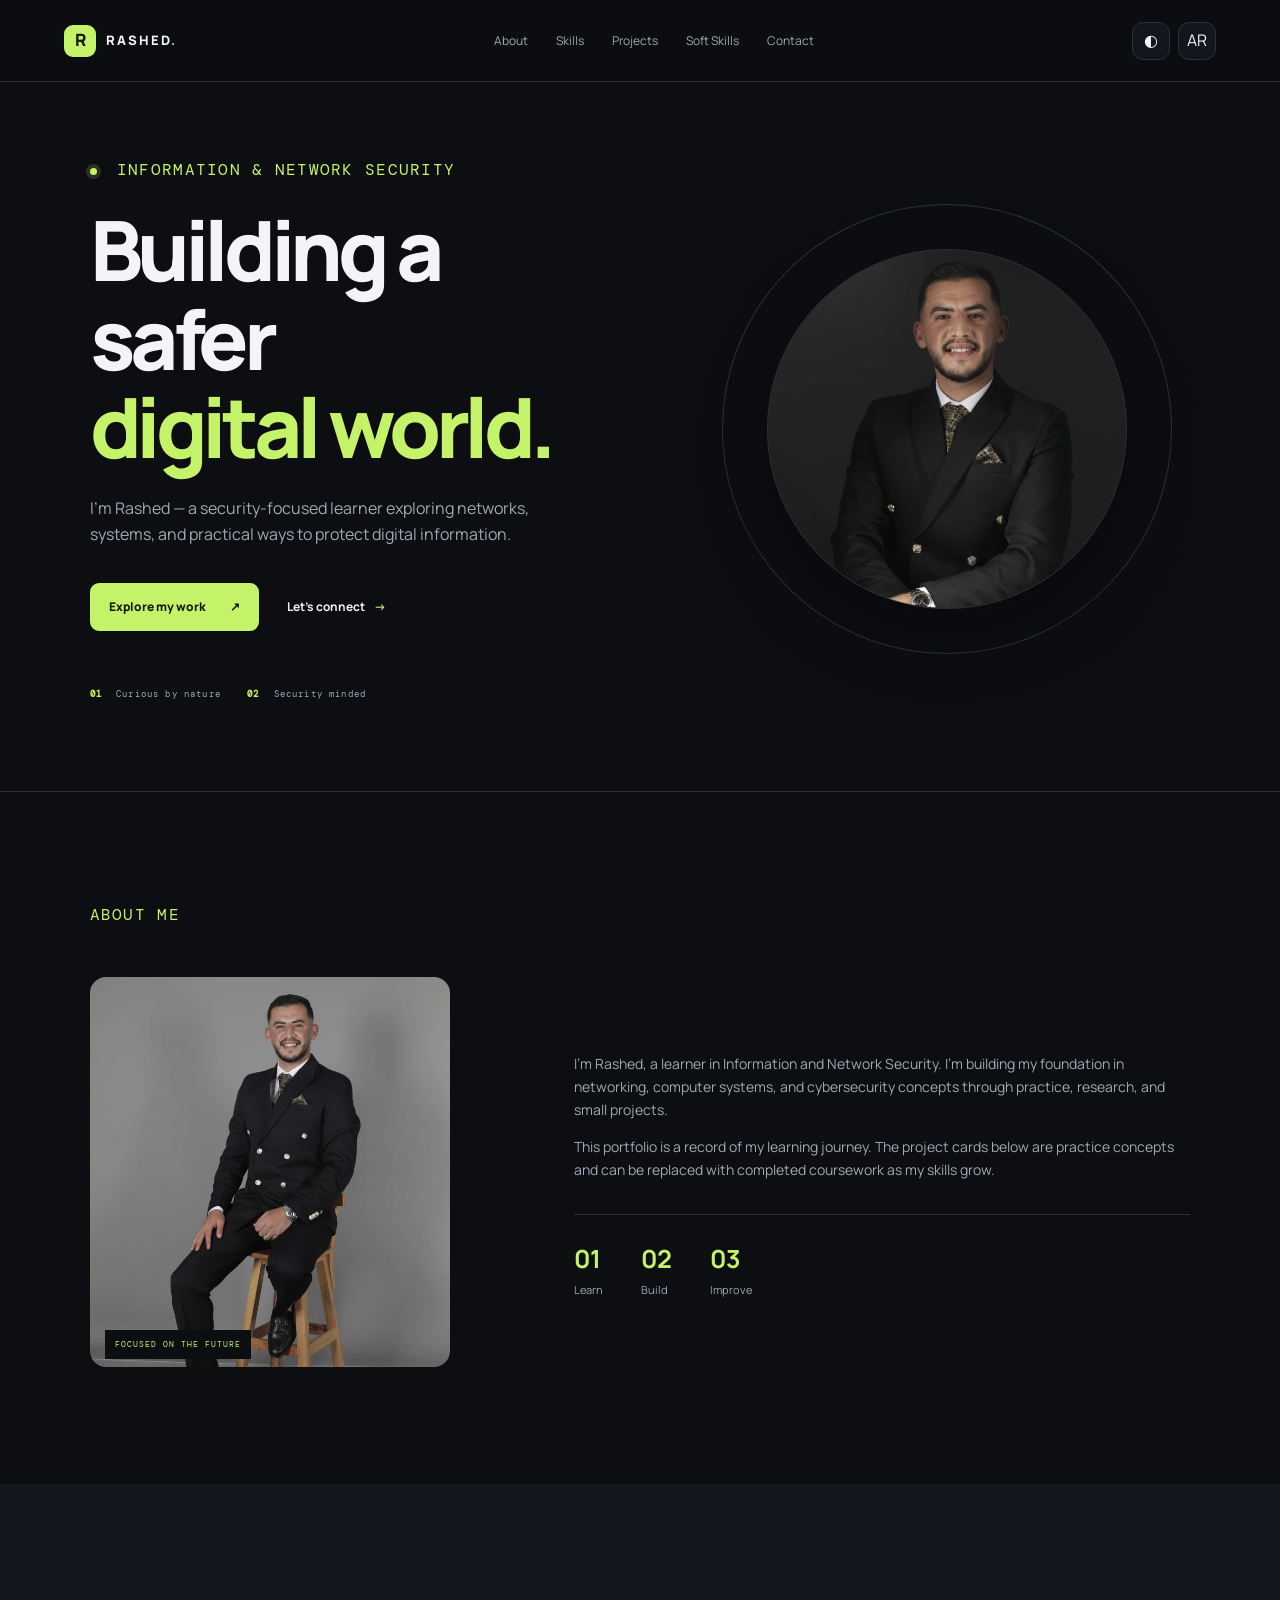
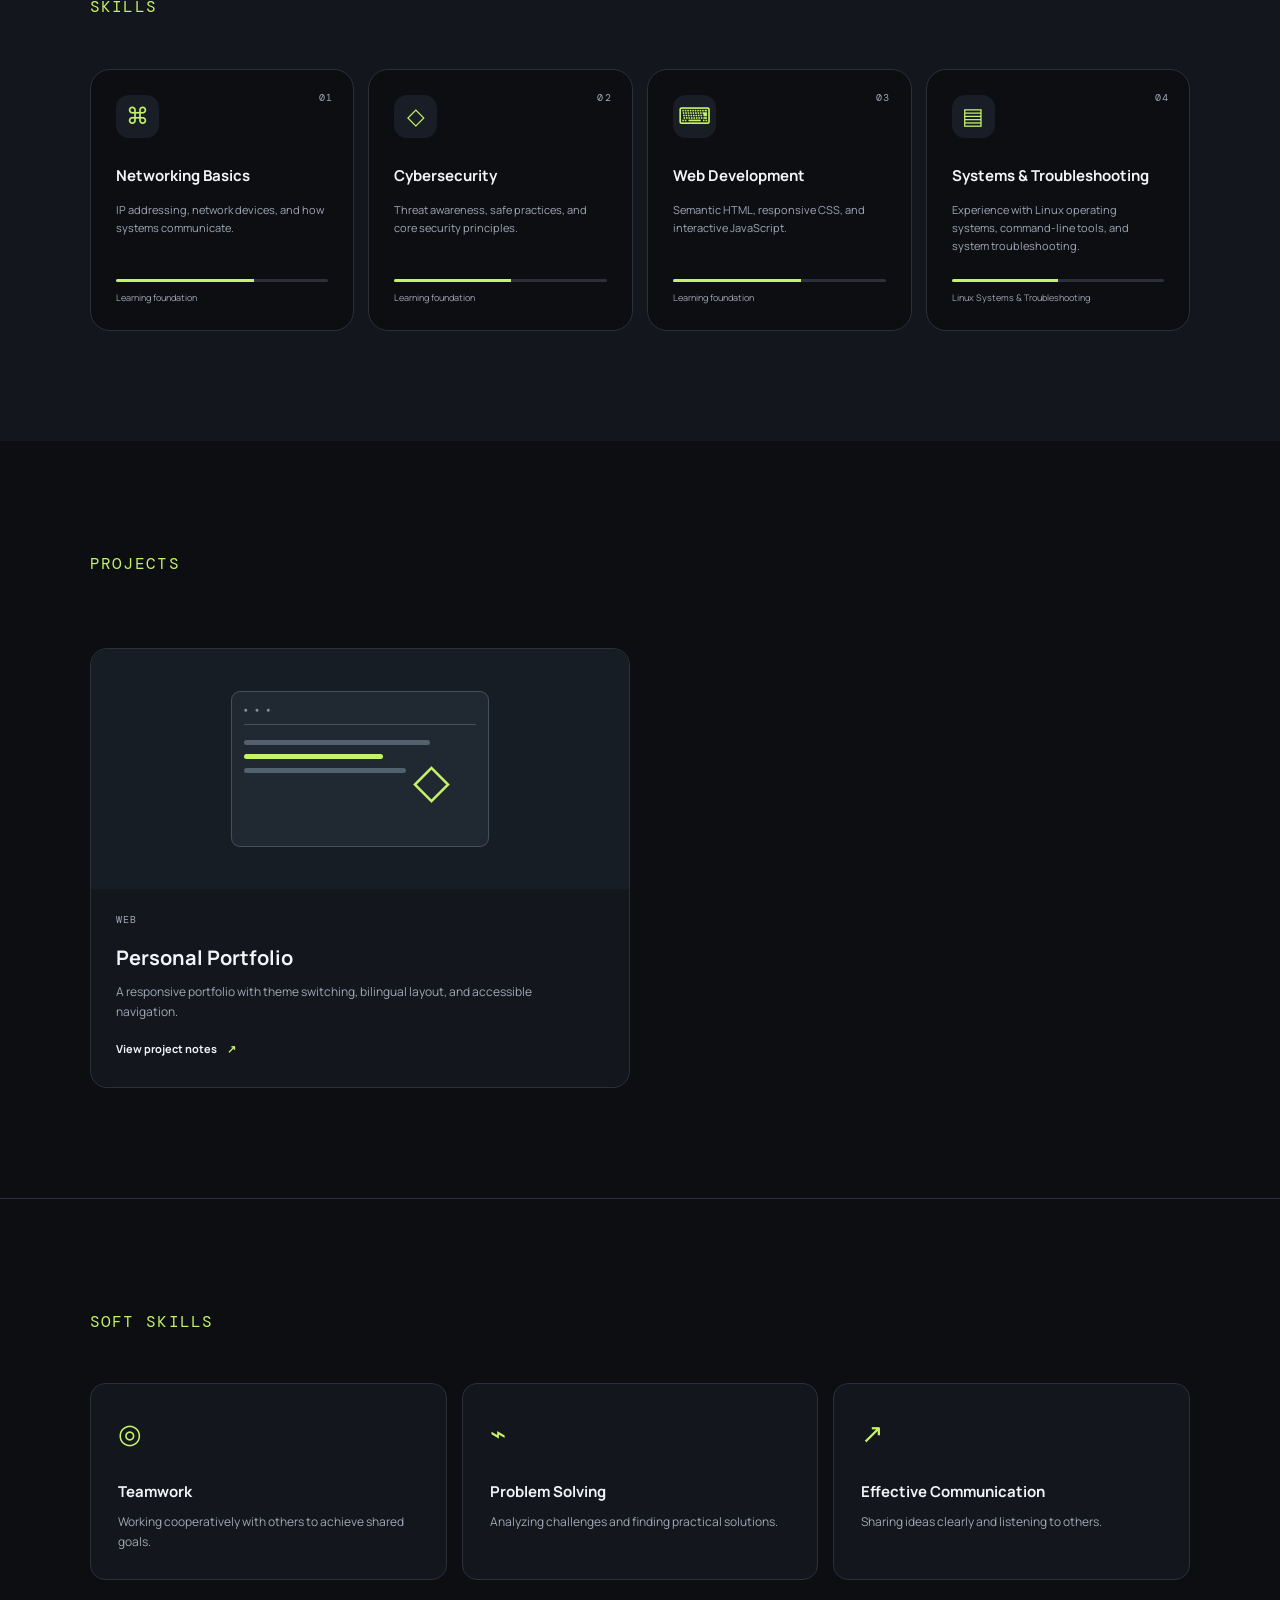
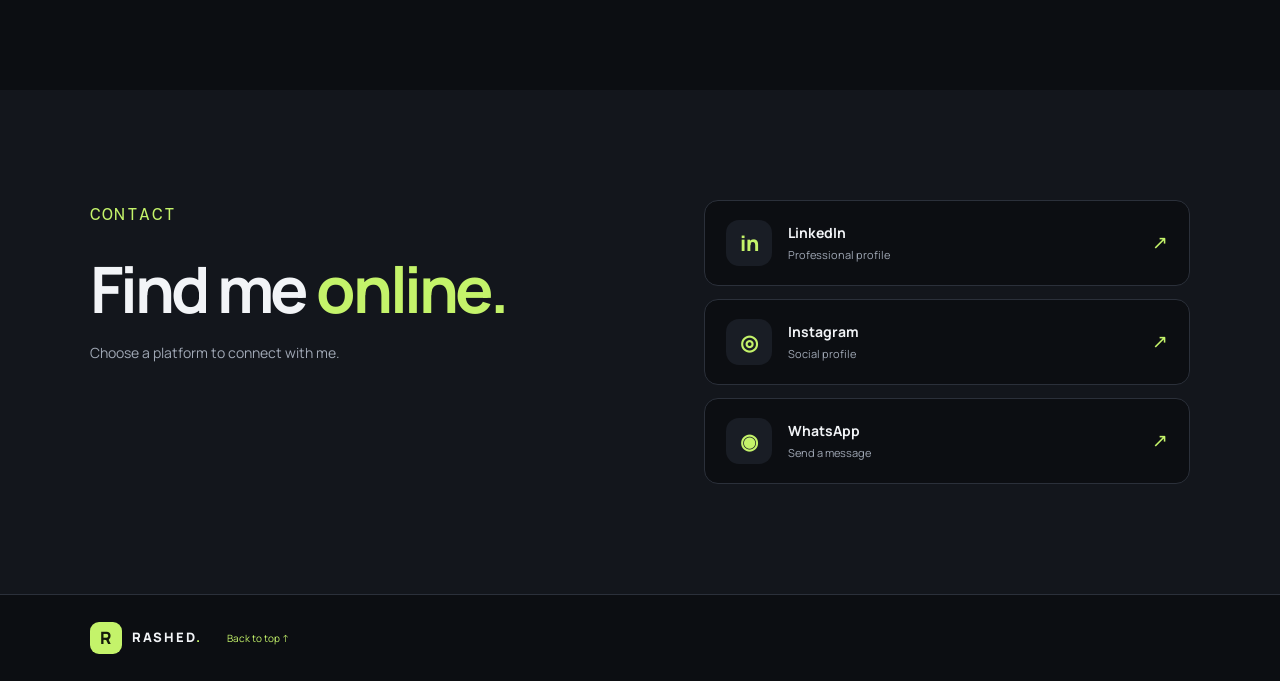
==== ex00/index.html @ 689ca6ed "Add files via upload" ====
<!doctype html>
<html lang="en" dir="ltr">
<head>
  <meta charset="utf-8">
  <meta name="viewport" content="width=device-width, initial-scale=1">
  <meta name="description" content="Rashed's personal portfolio in information and network security.">
  <title>Rashed | Security Portfolio</title>
  <link rel="stylesheet" href="style.css">
  <script src="script.js" defer></script>
</head>
<body>
  <a class="skip-link" href="#main">Skip to content</a>
  <header class="site-header">
    <a class="brand" href="#home" aria-label="Rashed home"><span class="brand-mark">R</span><span>RASHED<span class="brand-dot">.</span></span></a>
    <button class="menu-toggle" id="menuToggle" aria-label="Open navigation" aria-expanded="false">☰</button>
    <nav class="nav" id="nav" aria-label="Main navigation">
      <a href="#about">About</a><a href="#skills">Skills</a><a href="#projects">Projects</a><a href="#hobbies">Soft Skills</a><a href="#contact">Contact</a>
    </nav>
    <div class="header-actions">
      <button class="icon-button" id="themeToggle" type="button" aria-label="Switch color theme" title="Switch theme">◐</button>
      <button class="icon-button" id="languageToggle" type="button" aria-label="Switch language">AR</button>
    </div>
  </header>

  <main id="main">
    <section class="hero section" id="home">
      <div class="hero-copy">
        <p class="eyebrow"><span class="status-dot"></span> INFORMATION &amp; NETWORK SECURITY</p>
        <h1>Building a safer<br><span>digital world.</span></h1>
        <p class="hero-intro">I'm Rashed — a security-focused learner exploring networks, systems, and practical ways to protect digital information.</p>
        <div class="hero-actions"><a class="button primary" href="#projects">Explore my work <span>↗</span></a><a class="text-link" href="#contact">Let's connect <span>→</span></a></div>
        <div class="hero-meta"><span><strong>01</strong> Curious by nature</span><span><strong>02</strong> Security minded</span></div>
      </div>
      <div class="hero-visual">
        <div class="image-frame"><img src="assets/profile-close.jpg" alt="Portrait of Rashed" class="hero-photo"></div>
        <div class="orbit orbit-one"></div><div class="orbit orbit-two"></div>
      </div>
    </section>

    <section class="section about-section" id="about">
      <div class="section-heading"><p class="eyebrow">ABOUT ME</p><h2>About Me</h2></div>
      <div class="about-grid">
        <div class="about-photo-wrap"><img src="assets/profile-full.jpg" alt="Rashed sitting on a chair" class="about-photo"><span class="photo-caption">FOCUSED ON THE FUTURE</span></div>
        <div class="about-copy"><p>I'm Rashed, a learner in Information and Network Security. I'm building my foundation in networking, computer systems, and cybersecurity concepts through practice, research, and small projects.</p><p>This portfolio is a record of my learning journey. The project cards below are practice concepts and can be replaced with completed coursework as my skills grow.</p>
          <div class="fact-row"><div><strong>01</strong><span>Learn</span></div><div><strong>02</strong><span>Build</span></div><div><strong>03</strong><span>Improve</span></div></div>
        </div>
      </div>
    </section>

    <section class="section skills-section" id="skills">
      <div class="section-heading"><p class="eyebrow">SKILLS</p><h2>Skills</h2></div>
      <div class="skills-grid">
        <article class="skill-card"><span class="skill-number">01</span><div class="skill-icon">⌘</div><h3>Networking Basics</h3><p>IP addressing, network devices, and how systems communicate.</p><div class="skill-track"><span style="width:65%"></span></div><small>Learning foundation</small></article>
        <article class="skill-card"><span class="skill-number">02</span><div class="skill-icon">◇</div><h3>Cybersecurity</h3><p>Threat awareness, safe practices, and core security principles.</p><div class="skill-track"><span style="width:55%"></span></div><small>Learning foundation</small></article>
        <article class="skill-card"><span class="skill-number">03</span><div class="skill-icon">⌨</div><h3>Web Development</h3><p>Semantic HTML, responsive CSS, and interactive JavaScript.</p><div class="skill-track"><span style="width:60%"></span></div><small>Learning foundation</small></article>
        <article class="skill-card"><span class="skill-number">04</span><div class="skill-icon">▤</div><h3>Systems &amp; Troubleshooting</h3><p>Experience with Linux operating systems, command-line tools, and system troubleshooting.</p><div class="skill-track"><span style="width:50%"></span></div><small>Linux Systems &amp; Troubleshooting</small></article>
      </div>
    </section>

    <section class="section projects-section" id="projects">
      <div class="section-heading heading-row"><div><p class="eyebrow">PROJECTS</p></div></div>
      <div class="projects-grid">
        <article class="project-card"><div class="project-art art-00"><div class="mini-window"><div class="window-dots">● ● ●</div><div class="art-lines"><i></i><i></i><i></i></div><div class="art-shield">◇</div></div></div><div class="project-info"><div class="project-kicker"><span>WEB</span></div><h3>Personal Portfolio</h3><p>A responsive portfolio with theme switching, bilingual layout, and accessible navigation.</p><button class="details-button" data-project="00">View project notes <span>↗</span></button></div></article>

      </div>
    </section>

    <section class="section hobbies-section" id="hobbies">
      <div class="section-heading"><p class="eyebrow">SOFT SKILLS</p><h2>Soft Skills</h2></div>
      <div class="hobbies-grid"><article><span>◎</span><h3>Teamwork</h3><p>Working cooperatively with others to achieve shared goals.</p></article><article><span>⌁</span><h3>Problem Solving</h3><p>Analyzing challenges and finding practical solutions.</p></article><article><span>↗</span><h3>Effective Communication</h3><p>Sharing ideas clearly and listening to others.</p></article></div>
    </section>

    <section class="section contact-section" id="contact">
      <div class="contact-copy"><p class="eyebrow">CONTACT</p><h2>Find me <span>online.</span></h2><p>Choose a platform to connect with me.</p></div>
      <div class="social-links" aria-label="Contact links">
        <a class="social-link" href="https://www.linkedin.com/" target="_blank" rel="noopener noreferrer"><span class="social-icon">in</span><span><strong>LinkedIn</strong><small>Professional profile</small></span><span class="social-arrow">↗</span></a>
        <a class="social-link" href="https://www.instagram.com/" target="_blank" rel="noopener noreferrer"><span class="social-icon">◎</span><span><strong>Instagram</strong><small>Social profile</small></span><span class="social-arrow">↗</span></a>
        <a class="social-link" href="https://web.whatsapp.com/" target="_blank" rel="noopener noreferrer"><span class="social-icon">◉</span><span><strong>WhatsApp</strong><small>Send a message</small></span><span class="social-arrow">↗</span></a>
      </div>
    </section>
  </main>
  <footer class="site-footer"><a class="brand" href="#home"><span class="brand-mark">R</span><span>RASHED<span class="brand-dot">.</span></span></a><a href="#home" class="back-top">Back to top ↑</a></footer>

  <dialog id="projectDialog" class="project-dialog"><button class="dialog-close" id="dialogClose" aria-label="Close project notes">×</button><p class="eyebrow" id="dialogKicker">PROJECT NOTES</p><h2 id="dialogTitle">Project</h2><p id="dialogText"></p><div class="dialog-callout">Learning concept · Update this card with your actual project details when ready.</div></dialog>
</body>
</html>
---- ex00/style.css ----
@import url('https://fonts.googleapis.com/css2?family=DM+Mono:wght@400;500&family=Manrope:wght@400;500;600;700;800&display=swap');
:root{color-scheme:dark;--bg:#0c0e12;--surface:#13161c;--surface2:#191d25;--text:#f2f4f7;--muted:#a0a8b5;--line:#2b303a;--accent:#c4f36a;--accent-ink:#141a0b;--shadow:0 24px 70px #0005;--radius:20px}
body.light-theme{color-scheme:light;--bg:#f5f6f2;--surface:#fff;--surface2:#e9ece5;--text:#171b17;--muted:#60685e;--line:#d8ddd2;--accent:#47751a;--accent-ink:#fff;--shadow:0 24px 70px #202b1614}
*{box-sizing:border-box}html{scroll-behavior:smooth;scroll-padding-top:90px}body{margin:0;background:var(--bg);color:var(--text);font-family:Manrope,Arial,sans-serif;line-height:1.65;transition:background .35s,color .35s}a{color:inherit;text-decoration:none}button,input,textarea{font:inherit}button{cursor:pointer}.skip-link{position:absolute;left:-999px;top:8px;background:var(--accent);color:var(--accent-ink);padding:10px;z-index:100}.skip-link:focus{left:8px}.site-header{height:82px;display:flex;align-items:center;justify-content:space-between;gap:24px;padding:0 max(5vw,24px);border-bottom:1px solid var(--line);position:sticky;top:0;z-index:20;background:color-mix(in srgb,var(--bg) 88%,transparent);backdrop-filter:blur(18px)}.brand{display:inline-flex;align-items:center;gap:10px;font-size:13px;font-weight:800;letter-spacing:.15em}.brand-mark{display:grid;place-items:center;width:32px;height:32px;background:var(--accent);color:var(--accent-ink);border-radius:9px;font-size:17px;letter-spacing:0}.brand-dot{color:var(--accent)}.nav{display:flex;gap:28px}.nav a{font-size:12px;color:var(--muted);transition:color .2s}.nav a:hover,.nav a.active{color:var(--accent)}.header-actions{display:flex;gap:8px}.icon-button,.menu-toggle{height:38px;min-width:38px;border:1px solid var(--line);border-radius:11px;background:var(--surface);color:var(--text)}.icon-button:hover{border-color:var(--accent)}.menu-toggle{display:none}.section{padding:110px max(7vw,24px);max-width:1600px;margin:auto}.hero{min-height:680px;display:grid;grid-template-columns:1.05fr .95fr;align-items:center;gap:6vw;padding-top:75px;padding-bottom:90px}.eyebrow,.project-kicker,.art-label,.photo-caption,.hero-meta,.skill-number,.project-kicker span{font-family:"DM Mono",monospace;font-size:10px;letter-spacing:.13em}.eyebrow{color:var(--accent);margin:0 0 22px}.status-dot{display:inline-block;width:7px;height:7px;border-radius:50%;background:var(--accent);margin-right:9px;box-shadow:0 0 0 4px color-mix(in srgb,var(--accent) 16%,transparent)}h1,h2,h3,p{margin-top:0}h1{font-size:clamp(45px,6.5vw,88px);line-height:1.06;letter-spacing:-.065em;margin-bottom:25px;font-weight:800}h1 span,h2 span{color:var(--accent)}.hero-intro{max-width:500px;color:var(--muted);font-size:16px}.hero-actions{display:flex;align-items:center;gap:28px;margin-top:35px}.button{display:inline-flex;align-items:center;justify-content:center;gap:24px;border:0;border-radius:9px;padding:14px 19px;font-size:12px;font-weight:800;transition:transform .2s,filter .2s}.button:hover{transform:translateY(-2px);filter:brightness(1.08)}.primary{background:var(--accent);color:var(--accent-ink)}.text-link{font-size:12px;font-weight:700}.text-link span{color:var(--accent);margin-left:7px}.hero-meta{display:flex;gap:26px;margin-top:56px;color:var(--muted);font-size:9px}.hero-meta strong{color:var(--accent);margin-right:8px}.hero-visual{position:relative;min-height:480px;display:grid;place-items:center}.image-frame{width:min(74%,390px);aspect-ratio:1/1;height:auto;position:relative;z-index:2;border-radius:50%;overflow:hidden;background:var(--surface2);border:1px solid var(--line);box-shadow:var(--shadow)}.hero-photo{width:100%;height:100%;object-fit:cover;object-position:center 20%;filter:saturate(.82)}.orbit{position:absolute;border:1px solid var(--line);border-radius:50%;aspect-ratio:1}.orbit-one{width:450px;max-width:100%;transform:rotate(-25deg)}.orbit-two{width:360px;max-width:88%;border-style:dashed;transform:rotate(35deg)}.section-heading{max-width:750px;margin-bottom:48px}.section-heading h2,.contact-copy h2{font-size:clamp(32px,4vw,52px);line-height:1.15;letter-spacing:-.05em;margin-bottom:16px}.section-description{max-width:440px;color:var(--muted);font-size:13px}.about-section{border-top:1px solid var(--line)}.about-grid{display:grid;grid-template-columns:.75fr 1.25fr;gap:9vw;align-items:center}.about-photo-wrap{position:relative;max-width:360px}.about-photo{width:100%;height:390px;object-fit:cover;object-position:center 18%;border-radius:16px;filter:saturate(.78)}.photo-caption{position:absolute;bottom:15px;left:15px;background:var(--bg);padding:8px 10px;color:var(--accent);font-size:8px}.about-copy p{color:var(--muted);font-size:14px}.about-copy .lead{font-size:22px;line-height:1.5;color:var(--text);font-weight:600}.fact-row{display:flex;gap:38px;margin-top:32px;padding-top:23px;border-top:1px solid var(--line)}.fact-row div{display:grid;gap:2px}.fact-row strong{font-size:25px;color:var(--accent)}.fact-row span{font-size:11px;color:var(--muted)}.skills-section{background:var(--surface);max-width:none}.skills-section>*{max-width:1300px;margin-left:auto;margin-right:auto}.skills-grid{display:grid;grid-template-columns:repeat(4,1fr);gap:14px}.skill-card{position:relative;padding:25px;background:var(--bg);border:1px solid var(--line);border-radius:var(--radius);min-height:260px;transition:transform .25s,border-color .25s}.skill-card:hover{transform:translateY(-5px);border-color:var(--accent)}.skill-number{position:absolute;right:20px;top:20px;color:var(--muted)}.skill-icon{display:grid;place-items:center;width:43px;height:43px;border-radius:13px;background:var(--surface2);color:var(--accent);font-size:23px;margin-bottom:27px}.skill-card h3{font-size:15px;line-height:1.4}.skill-card p{color:var(--muted);font-size:11px;min-height:58px}.skill-track{height:3px;background:var(--line);border-radius:10px;overflow:hidden;margin-top:20px}.skill-track span{height:100%;display:block;background:var(--accent)}.skill-card small{display:block;margin-top:9px;color:var(--muted);font-size:9px}.heading-row{display:flex;align-items:end;justify-content:space-between;gap:30px;max-width:none}.heading-row .section-description{max-width:360px}.projects-grid{display:grid;grid-template-columns:repeat(2,1fr);gap:20px}.project-card{background:var(--surface);border:1px solid var(--line);border-radius:17px;overflow:hidden;transition:transform .25s,border-color .25s}.project-card:hover{transform:translateY(-4px);border-color:color-mix(in srgb,var(--accent) 60%,var(--line))}.project-art{height:240px;position:relative;display:grid;place-items:center;overflow:hidden;background:#171d24}.art-label{position:absolute;top:17px;left:18px;color:#c4f36a}.mini-window{width:48%;height:65%;border:1px solid #45505d;border-radius:9px;background:#202832;padding:12px;position:relative}.window-dots{font-size:7px;letter-spacing:3px;color:#82919e;border-bottom:1px solid #45505d;padding-bottom:9px}.art-lines{display:grid;gap:9px;margin-top:15px}.art-lines i,.lang-bars i{height:5px;border-radius:5px;background:#52616e;width:80%}.art-lines i:nth-child(2){width:60%;background:#c4f36a}.art-lines i:nth-child(3){width:70%}.art-shield{position:absolute;right:15%;bottom:18%;font-size:48px;color:#c4f36a}.art-01{background:radial-gradient(circle at 50% 45%,#3b4651,#11151b 70%)}.avatar-demo{height:175px;width:130px;border:1px solid #56616d;border-radius:70px 70px 16px 16px;overflow:hidden;position:relative}.avatar-demo img{width:100%;height:100%;object-fit:cover;object-position:50% 20%}.avatar-demo span{position:absolute;bottom:0;left:0;right:0;text-align:center;padding:6px;background:#10151bdc;color:#c4f36a;font:8px "DM Mono",monospace}.orbit-label{position:absolute;right:18px;bottom:18px;color:#a0b0bd;font:9px "DM Mono",monospace;letter-spacing:.1em}.art-02{background:#171a26}.lang-demo{display:flex;align-items:center;gap:23px}.lang-demo b{font-size:35px;width:64px;height:64px;display:grid;place-items:center;border:1px solid #65705d;border-radius:17px;color:#c4f36a;background:#252d2b}.lang-demo span{color:#a9b7a1}.lang-bars{position:absolute;bottom:30px;left:24%;right:24%;display:grid;gap:8px}.lang-bars i{width:100%;height:4px}.lang-bars i:nth-child(2){width:75%}.lang-bars i:nth-child(3){width:90%}.art-03{background:radial-gradient(ellipse at center,#1b2a2e,#11161a 70%)}.network-graphic{width:230px;height:150px;position:relative}.network-graphic span{position:absolute;width:27px;height:27px;border:1px solid #c4f36a;border-radius:50%;background:#26352a;box-shadow:0 0 20px #c4f36a25}.network-graphic span:nth-child(1){top:4px;left:100px}.network-graphic span:nth-child(2){top:60px;left:15px}.network-graphic span:nth-child(3){top:60px;right:15px}.network-graphic span:nth-child(4){bottom:0;left:100px}.network-graphic span:nth-child(5){top:60px;left:100px;background:#c4f36a}.network-graphic i{position:absolute;height:1px;background:#667d5b;transform-origin:left}.network-graphic i:nth-of-type(1){width:90px;left:115px;top:32px;transform:rotate(145deg)}.network-graphic i:nth-of-type(2){width:90px;left:115px;top:32px;transform:rotate(35deg)}.network-graphic i:nth-of-type(3){width:70px;left:115px;top:73px;transform:rotate(90deg)}.network-graphic i:nth-of-type(4){width:90px;left:115px;top:86px;transform:rotate(215deg)}.network-caption{position:absolute;bottom:16px;font:8px "DM Mono",monospace;letter-spacing:.16em;color:#a2b4a0}.project-info{padding:23px 25px 26px}.project-kicker{display:flex;justify-content:space-between;color:var(--accent);font-size:9px}.project-kicker span{color:var(--muted)}.project-info h3{font-size:20px;margin:13px 0 8px}.project-info p{font-size:12px;color:var(--muted);max-width:450px;min-height:40px}.details-button{padding:0;border:0;background:none;color:var(--text);font-size:11px;font-weight:700}.details-button span{color:var(--accent);margin-left:8px}.hobbies-section{border-top:1px solid var(--line)}.hobbies-grid{display:grid;grid-template-columns:repeat(3,1fr);gap:15px}.hobbies-grid article{padding:27px;border:1px solid var(--line);border-radius:15px;background:var(--surface)}.hobbies-grid article>span{font-size:27px;color:var(--accent)}.hobbies-grid h3{font-size:15px;margin:24px 0 8px}.hobbies-grid p{font-size:12px;color:var(--muted);margin-bottom:0}.contact-section{display:grid;grid-template-columns:1fr 1fr;gap:10vw;background:var(--surface);max-width:none}.contact-section>*{max-width:600px}.contact-copy h2{font-size:clamp(42px,5vw,66px)}.contact-copy>p:not(.eyebrow){color:var(--muted);font-size:14px;max-width:350px}.contact-note{font-size:10px;color:var(--muted);margin-top:36px}.contact-form{display:grid;gap:10px}.contact-form label{font-size:11px;color:var(--muted);margin-top:5px}.contact-form input,.contact-form textarea{width:100%;border:1px solid var(--line);border-radius:9px;background:var(--bg);color:var(--text);padding:13px 14px;outline:none;font-size:12px;resize:vertical}.contact-form input:focus,.contact-form textarea:focus{border-color:var(--accent)}.contact-form button{justify-self:start;margin-top:8px}.form-status{font-size:10px;color:var(--muted);margin:0}.site-footer{padding:27px max(7vw,24px);display:flex;align-items:center;gap:25px;flex-wrap:wrap;border-top:1px solid var(--line)}.back-top{font-size:10px;color:var(--accent)}.project-dialog{width:min(520px,calc(100% - 32px));border:1px solid var(--line);border-radius:18px;background:var(--surface);color:var(--text);padding:34px;box-shadow:var(--shadow)}.project-dialog::backdrop{background:#000a;backdrop-filter:blur(5px)}.project-dialog h2{font-size:30px;letter-spacing:-.04em}.project-dialog p:not(.eyebrow){color:var(--muted);font-size:13px}.dialog-close{position:absolute;right:15px;top:12px;border:0;background:none;color:var(--text);font-size:26px}.dialog-callout{border-left:2px solid var(--accent);padding:12px;background:var(--bg);font-size:11px;color:var(--muted)}.reveal{opacity:0;transform:translateY(18px);transition:opacity .65s,transform .65s}.reveal.visible{opacity:1;transform:translateY(0)}
@media(max-width:1000px){.section{padding:85px 5vw}.hero{gap:2vw}.image-frame{height:auto;aspect-ratio:1/1}.skills-grid{grid-template-columns:repeat(2,1fr)}.nav{gap:16px}.contact-section{gap:6vw}}
@media(max-width:720px){.site-header{height:70px;padding:0 20px}.menu-toggle{display:block;margin-left:auto}.header-actions{gap:5px}.nav{display:none;position:absolute;top:69px;left:0;right:0;padding:18px 22px 22px;background:var(--bg);border-bottom:1px solid var(--line);flex-direction:column;gap:17px}.nav.open{display:flex}.nav a{font-size:14px}.hero{grid-template-columns:1fr;padding-top:65px;gap:35px}.hero-visual{min-height:420px}.image-frame{height:auto;aspect-ratio:1/1;width:min(76%,330px)}.orbit-one{width:380px}.orbit-two{width:300px}.hero-meta{margin-top:35px}.section{padding:72px 22px}.about-grid{grid-template-columns:1fr;gap:35px}.about-photo-wrap{width:min(100%,330px)}.about-photo{height:350px}.heading-row{display:block}.heading-row .section-description{margin-top:18px}.projects-grid{grid-template-columns:1fr}.project-art{height:220px}.hobbies-grid{grid-template-columns:1fr}.hobbies-grid article{padding:22px}.contact-section{grid-template-columns:1fr;gap:35px}.site-footer{gap:16px}}
@media(max-width:420px){.brand{font-size:11px}.hero-actions{gap:16px;flex-wrap:wrap}.hero-meta{gap:13px;flex-wrap:wrap}.hero-visual{min-height:370px}.image-frame{height:auto;aspect-ratio:1/1}.skills-grid{grid-template-columns:1fr}.skill-card{min-height:220px}.skill-card p{min-height:0}.project-info{padding:20px}.site-footer .brand{margin-right:auto}}
@media(prefers-reduced-motion:reduce){*,*::before,*::after{scroll-behavior:auto!important;transition:none!important;animation:none!important}}

/* Direct social contact links */
.social-links{display:grid;gap:13px;align-content:center;width:100%;max-width:560px}.social-link{display:flex;align-items:center;gap:16px;padding:19px 21px;border:1px solid var(--line);border-radius:14px;background:var(--bg);transition:transform .25s,border-color .25s}.social-link:hover{transform:translateY(-3px);border-color:var(--accent)}.social-icon{display:grid;place-items:center;width:46px;height:46px;flex-shrink:0;border-radius:13px;background:var(--surface2);color:var(--accent);font-size:21px;font-weight:800}.social-link>span:nth-child(2){display:grid;gap:2px}.social-link strong{font-size:14px}.social-link small{font-size:11px;color:var(--muted)}.social-arrow{margin-left:auto;color:var(--accent);font-size:19px}

/* Requested heading size adjustments */
.hero .eyebrow{font-size:13px}
.section-heading .eyebrow{font-size:13px}
.section-heading h2{font-size:clamp(38px,4.4vw,58px)}
#contact .contact-copy .eyebrow{font-size:15px}

/* Final heading refinements: emphasize the green accent labels and avoid duplicate white headings. */
.hero .eyebrow{font-size:16px;letter-spacing:.08em}
.section-heading .eyebrow{font-size:16px;letter-spacing:.08em}
#contact .contact-copy .eyebrow{font-size:18px;letter-spacing:.08em}
.section-heading h2{display:none}
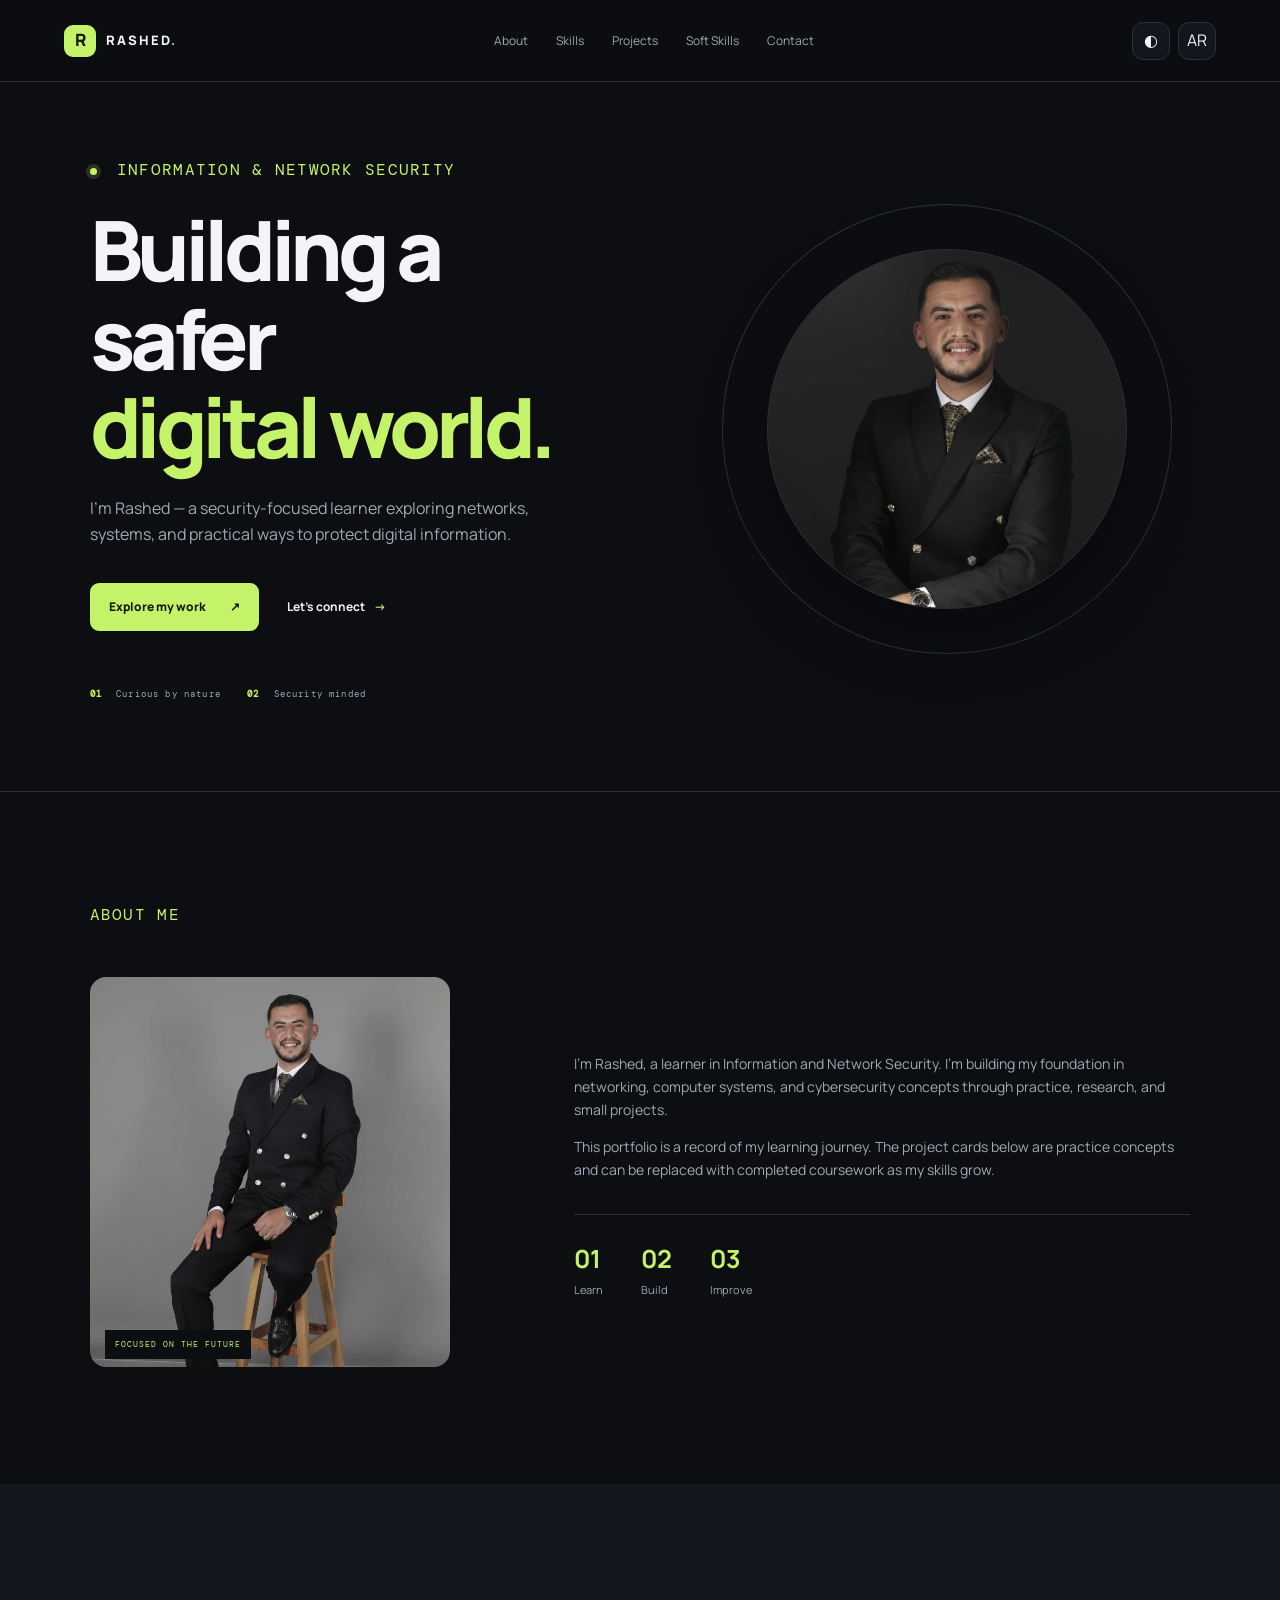
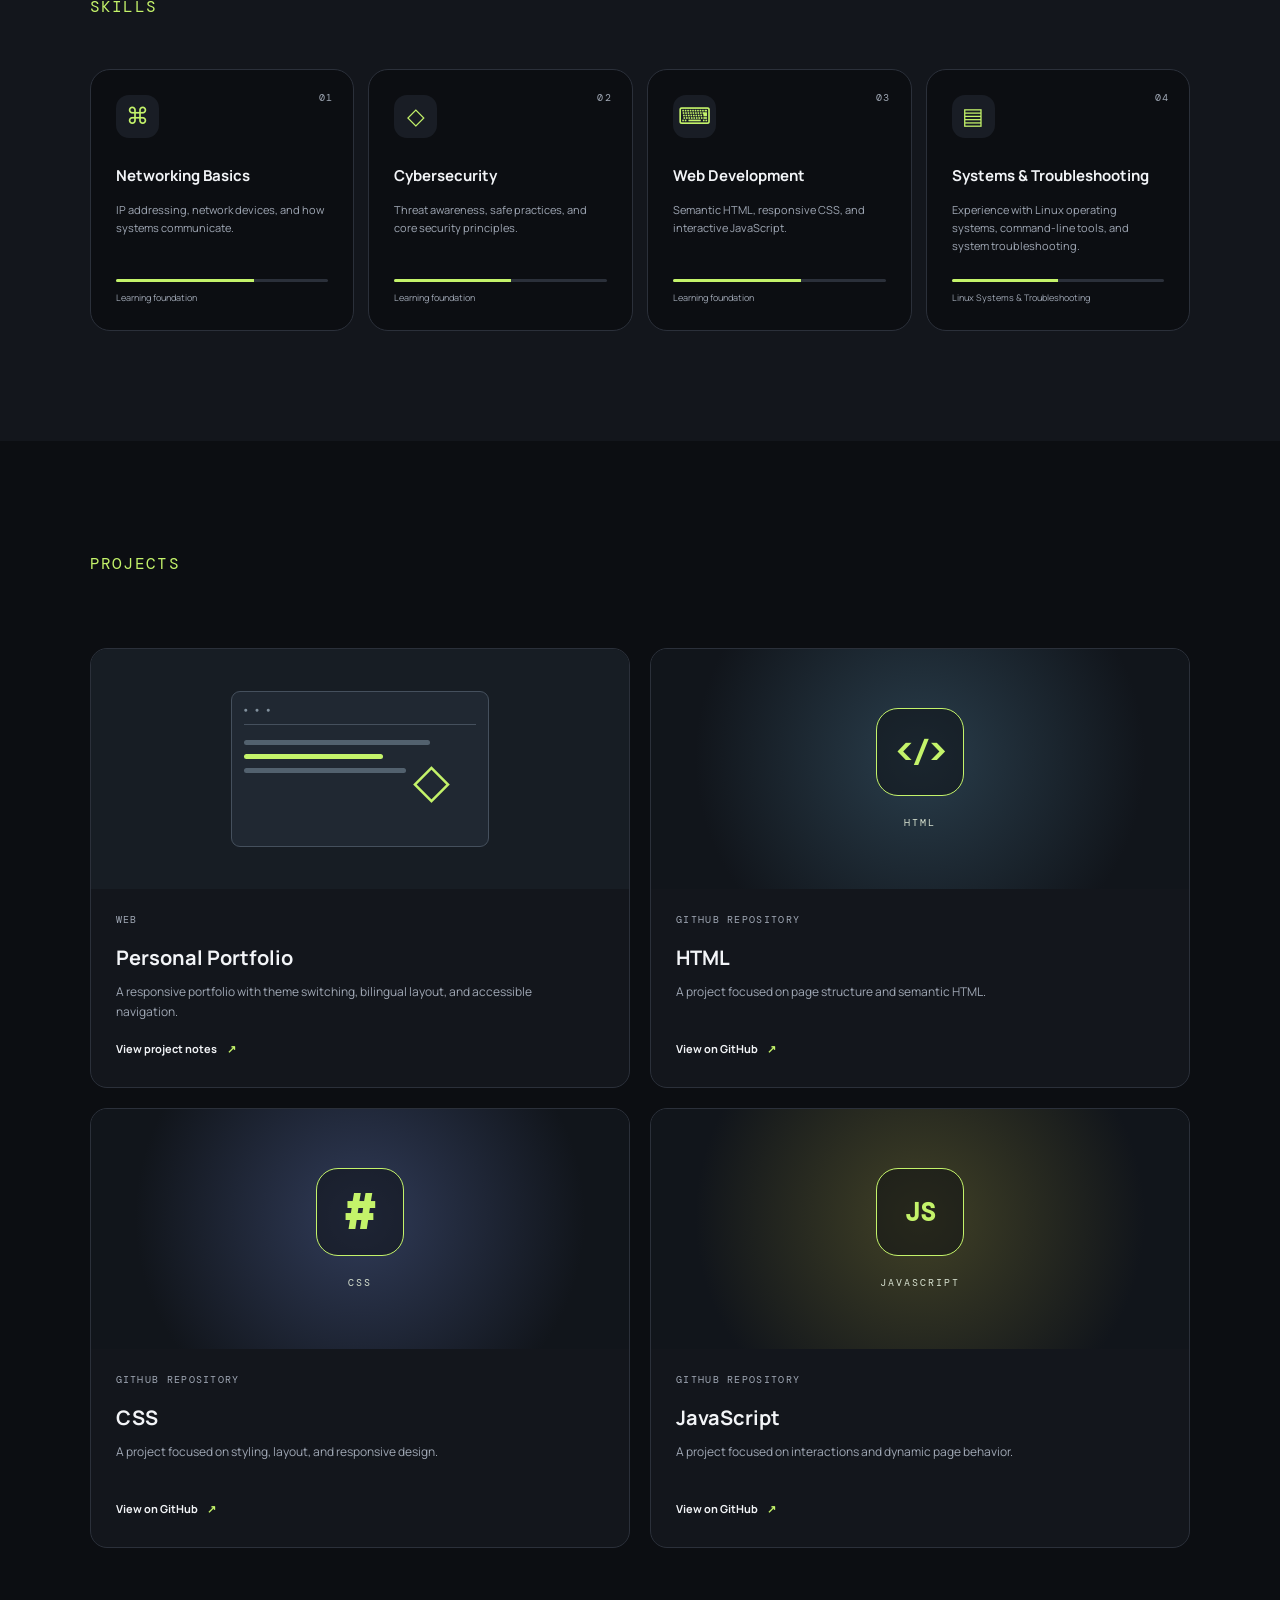
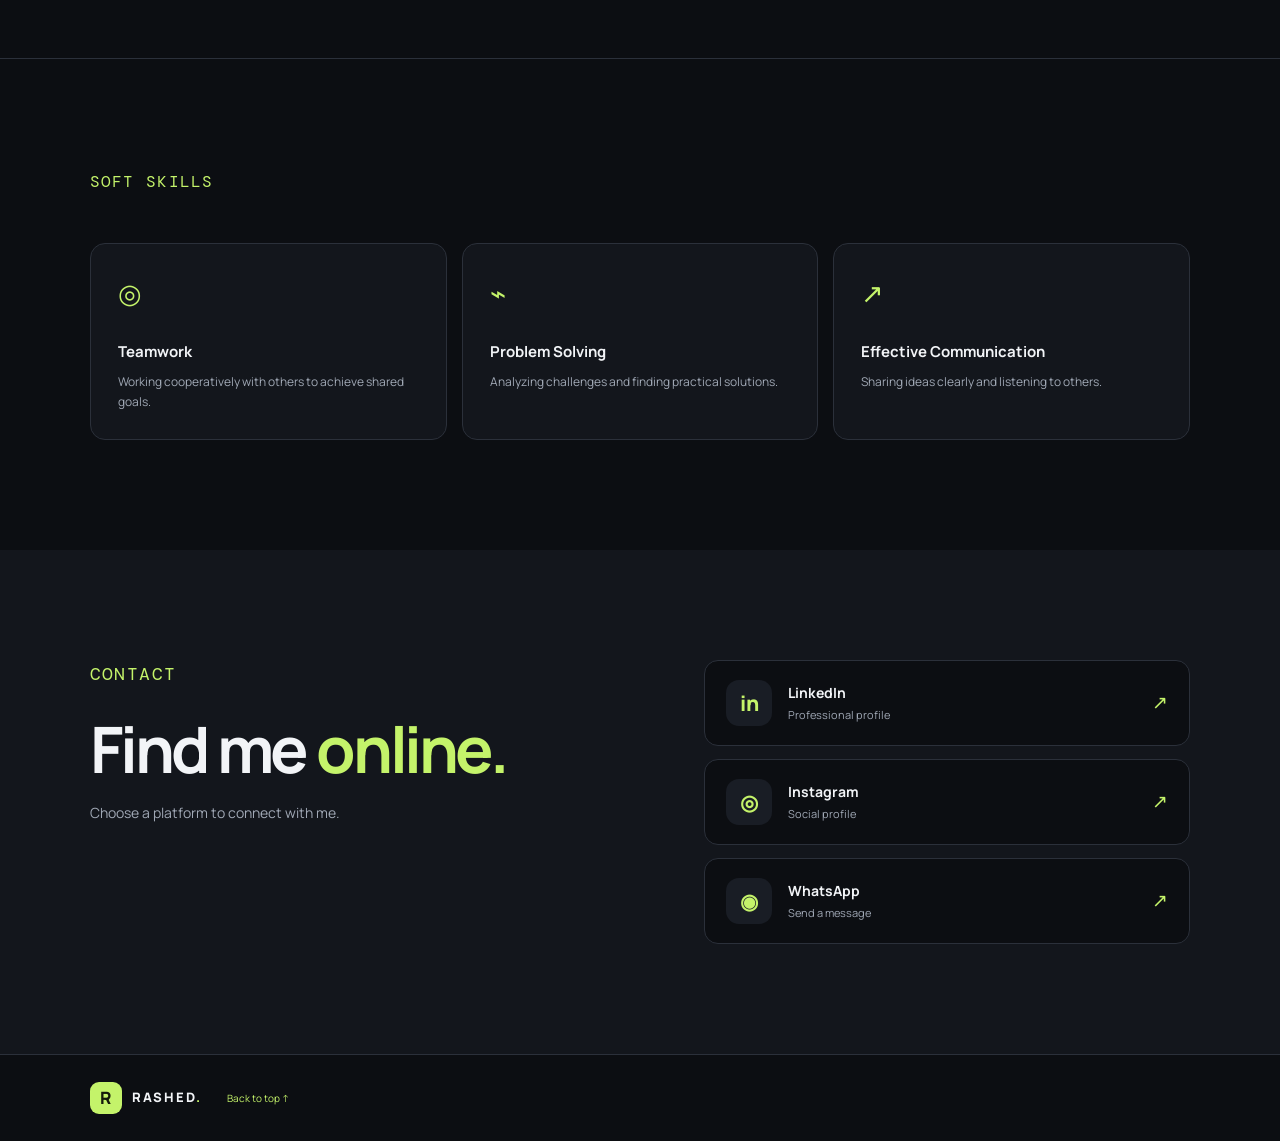
==== commit d5f9e108: "Add files via upload" ====
--- a/ex00/index.html
+++ b/ex00/index.html
@@ -1,3 +1,4 @@
+
 <!doctype html>
 <html lang="en" dir="ltr">
 <head>
@@ -10,12 +11,23 @@
 </head>
 <body>
   <a class="skip-link" href="#main">Skip to content</a>
+
   <header class="site-header">
-    <a class="brand" href="#home" aria-label="Rashed home"><span class="brand-mark">R</span><span>RASHED<span class="brand-dot">.</span></span></a>
+    <a class="brand" href="#home" aria-label="Rashed home">
+      <span class="brand-mark">R</span>
+      <span>RASHED<span class="brand-dot">.</span></span>
+    </a>
+
     <button class="menu-toggle" id="menuToggle" aria-label="Open navigation" aria-expanded="false">☰</button>
+
     <nav class="nav" id="nav" aria-label="Main navigation">
-      <a href="#about">About</a><a href="#skills">Skills</a><a href="#projects">Projects</a><a href="#hobbies">Soft Skills</a><a href="#contact">Contact</a>
+      <a href="#about">About</a>
+      <a href="#skills">Skills</a>
+      <a href="#projects">Projects</a>
+      <a href="#hobbies">Soft Skills</a>
+      <a href="#contact">Contact</a>
     </nav>
+
     <div class="header-actions">
       <button class="icon-button" id="themeToggle" type="button" aria-label="Switch color theme" title="Switch theme">◐</button>
       <button class="icon-button" id="languageToggle" type="button" aria-label="Switch language">AR</button>
@@ -28,59 +40,231 @@
         <p class="eyebrow"><span class="status-dot"></span> INFORMATION &amp; NETWORK SECURITY</p>
         <h1>Building a safer<br><span>digital world.</span></h1>
         <p class="hero-intro">I'm Rashed — a security-focused learner exploring networks, systems, and practical ways to protect digital information.</p>
-        <div class="hero-actions"><a class="button primary" href="#projects">Explore my work <span>↗</span></a><a class="text-link" href="#contact">Let's connect <span>→</span></a></div>
-        <div class="hero-meta"><span><strong>01</strong> Curious by nature</span><span><strong>02</strong> Security minded</span></div>
-      </div>
+
+        <div class="hero-actions">
+          <a class="button primary" href="#projects">Explore my work <span>↗</span></a>
+          <a class="text-link" href="#contact">Let's connect <span>→</span></a>
+        </div>
+
+        <div class="hero-meta">
+          <span><strong>01</strong> Curious by nature</span>
+          <span><strong>02</strong> Security minded</span>
+        </div>
+      </div>
+
       <div class="hero-visual">
-        <div class="image-frame"><img src="assets/profile-close.jpg" alt="Portrait of Rashed" class="hero-photo"></div>
-        <div class="orbit orbit-one"></div><div class="orbit orbit-two"></div>
+        <div class="image-frame">
+          <img src="assets/profile-close.jpg" alt="Portrait of Rashed" class="hero-photo">
+        </div>
+        <div class="orbit orbit-one"></div>
+        <div class="orbit orbit-two"></div>
       </div>
     </section>
 
     <section class="section about-section" id="about">
-      <div class="section-heading"><p class="eyebrow">ABOUT ME</p><h2>About Me</h2></div>
+      <div class="section-heading">
+        <p class="eyebrow">ABOUT ME</p>
+        <h2>About Me</h2>
+      </div>
+
       <div class="about-grid">
-        <div class="about-photo-wrap"><img src="assets/profile-full.jpg" alt="Rashed sitting on a chair" class="about-photo"><span class="photo-caption">FOCUSED ON THE FUTURE</span></div>
-        <div class="about-copy"><p>I'm Rashed, a learner in Information and Network Security. I'm building my foundation in networking, computer systems, and cybersecurity concepts through practice, research, and small projects.</p><p>This portfolio is a record of my learning journey. The project cards below are practice concepts and can be replaced with completed coursework as my skills grow.</p>
-          <div class="fact-row"><div><strong>01</strong><span>Learn</span></div><div><strong>02</strong><span>Build</span></div><div><strong>03</strong><span>Improve</span></div></div>
+        <div class="about-photo-wrap">
+          <img src="assets/profile-full.jpg" alt="Rashed sitting on a chair" class="about-photo">
+          <span class="photo-caption">FOCUSED ON THE FUTURE</span>
+        </div>
+
+        <div class="about-copy">
+          <p>I'm Rashed, a learner in Information and Network Security. I'm building my foundation in networking, computer systems, and cybersecurity concepts through practice, research, and small projects.</p>
+          <p>This portfolio is a record of my learning journey. The project cards below are practice concepts and can be replaced with completed coursework as my skills grow.</p>
+
+          <div class="fact-row">
+            <div><strong>01</strong><span>Learn</span></div>
+            <div><strong>02</strong><span>Build</span></div>
+            <div><strong>03</strong><span>Improve</span></div>
+          </div>
         </div>
       </div>
     </section>
 
     <section class="section skills-section" id="skills">
-      <div class="section-heading"><p class="eyebrow">SKILLS</p><h2>Skills</h2></div>
+      <div class="section-heading">
+        <p class="eyebrow">SKILLS</p>
+        <h2>Skills</h2>
+      </div>
+
       <div class="skills-grid">
-        <article class="skill-card"><span class="skill-number">01</span><div class="skill-icon">⌘</div><h3>Networking Basics</h3><p>IP addressing, network devices, and how systems communicate.</p><div class="skill-track"><span style="width:65%"></span></div><small>Learning foundation</small></article>
-        <article class="skill-card"><span class="skill-number">02</span><div class="skill-icon">◇</div><h3>Cybersecurity</h3><p>Threat awareness, safe practices, and core security principles.</p><div class="skill-track"><span style="width:55%"></span></div><small>Learning foundation</small></article>
-        <article class="skill-card"><span class="skill-number">03</span><div class="skill-icon">⌨</div><h3>Web Development</h3><p>Semantic HTML, responsive CSS, and interactive JavaScript.</p><div class="skill-track"><span style="width:60%"></span></div><small>Learning foundation</small></article>
-        <article class="skill-card"><span class="skill-number">04</span><div class="skill-icon">▤</div><h3>Systems &amp; Troubleshooting</h3><p>Experience with Linux operating systems, command-line tools, and system troubleshooting.</p><div class="skill-track"><span style="width:50%"></span></div><small>Linux Systems &amp; Troubleshooting</small></article>
+        <article class="skill-card">
+          <span class="skill-number">01</span>
+          <div class="skill-icon">⌘</div>
+          <h3>Networking Basics</h3>
+          <p>IP addressing, network devices, and how systems communicate.</p>
+          <div class="skill-track"><span style="width:65%"></span></div>
+          <small>Learning foundation</small>
+        </article>
+
+        <article class="skill-card">
+          <span class="skill-number">02</span>
+          <div class="skill-icon">◇</div>
+          <h3>Cybersecurity</h3>
+          <p>Threat awareness, safe practices, and core security principles.</p>
+          <div class="skill-track"><span style="width:55%"></span></div>
+          <small>Learning foundation</small>
+        </article>
+
+        <article class="skill-card">
+          <span class="skill-number">03</span>
+          <div class="skill-icon">⌨</div>
+          <h3>Web Development</h3>
+          <p>Semantic HTML, responsive CSS, and interactive JavaScript.</p>
+          <div class="skill-track"><span style="width:60%"></span></div>
+          <small>Learning foundation</small>
+        </article>
+
+        <article class="skill-card">
+          <span class="skill-number">04</span>
+          <div class="skill-icon">▤</div>
+          <h3>Systems &amp; Troubleshooting</h3>
+          <p>Experience with Linux operating systems, command-line tools, and system troubleshooting.</p>
+          <div class="skill-track"><span style="width:50%"></span></div>
+          <small>Linux Systems &amp; Troubleshooting</small>
+        </article>
       </div>
     </section>
 
     <section class="section projects-section" id="projects">
-      <div class="section-heading heading-row"><div><p class="eyebrow">PROJECTS</p></div></div>
+      <div class="section-heading heading-row">
+        <div>
+          <p class="eyebrow">PROJECTS</p>
+        </div>
+      </div>
+
       <div class="projects-grid">
-        <article class="project-card"><div class="project-art art-00"><div class="mini-window"><div class="window-dots">● ● ●</div><div class="art-lines"><i></i><i></i><i></i></div><div class="art-shield">◇</div></div></div><div class="project-info"><div class="project-kicker"><span>WEB</span></div><h3>Personal Portfolio</h3><p>A responsive portfolio with theme switching, bilingual layout, and accessible navigation.</p><button class="details-button" data-project="00">View project notes <span>↗</span></button></div></article>
-
+        <article class="project-card">
+          <div class="project-art art-00">
+            <div class="mini-window">
+              <div class="window-dots">● ● ●</div>
+              <div class="art-lines"><i></i><i></i><i></i></div>
+              <div class="art-shield">◇</div>
+            </div>
+          </div>
+          <div class="project-info">
+            <div class="project-kicker"><span>WEB</span></div>
+            <h3>Personal Portfolio</h3>
+            <p>A responsive portfolio with theme switching, bilingual layout, and accessible navigation.</p>
+            <button class="details-button" data-project="00">View project notes <span>↗</span></button>
+          </div>
+        </article>
+
+        <!-- HTML project: add your GitHub URL in script.js -->
+        <a class="project-card github-project" data-github-project="html" href="#" aria-label="Open HTML project on GitHub">
+          <div class="project-art project-art-simple art-html">
+            <span class="project-code-icon">&lt;/&gt;</span>
+            <span class="project-art-label">HTML</span>
+          </div>
+          <div class="project-info">
+            <div class="project-kicker"><span>GITHUB REPOSITORY</span></div>
+            <h3>HTML</h3>
+            <p data-project-description>A project focused on page structure and semantic HTML.</p>
+            <span class="project-link-label">View on GitHub <span>↗</span></span>
+          </div>
+        </a>
+
+        <!-- CSS project: add your GitHub URL in script.js -->
+        <a class="project-card github-project" data-github-project="css" href="#" aria-label="Open CSS project on GitHub">
+          <div class="project-art project-art-simple art-css">
+            <span class="project-code-icon">#</span>
+            <span class="project-art-label">CSS</span>
+          </div>
+          <div class="project-info">
+            <div class="project-kicker"><span>GITHUB REPOSITORY</span></div>
+            <h3>CSS</h3>
+            <p data-project-description>A project focused on styling, layout, and responsive design.</p>
+            <span class="project-link-label">View on GitHub <span>↗</span></span>
+          </div>
+        </a>
+
+        <!-- JavaScript project: add your GitHub URL in script.js -->
+        <a class="project-card github-project" data-github-project="js" href="#" aria-label="Open JavaScript project on GitHub">
+          <div class="project-art project-art-simple art-js">
+            <span class="project-code-icon">JS</span>
+            <span class="project-art-label">JAVASCRIPT</span>
+          </div>
+          <div class="project-info">
+            <div class="project-kicker"><span>GITHUB REPOSITORY</span></div>
+            <h3>JavaScript</h3>
+            <p data-project-description>A project focused on interactions and dynamic page behavior.</p>
+            <span class="project-link-label">View on GitHub <span>↗</span></span>
+          </div>
+        </a>
       </div>
     </section>
 
     <section class="section hobbies-section" id="hobbies">
-      <div class="section-heading"><p class="eyebrow">SOFT SKILLS</p><h2>Soft Skills</h2></div>
-      <div class="hobbies-grid"><article><span>◎</span><h3>Teamwork</h3><p>Working cooperatively with others to achieve shared goals.</p></article><article><span>⌁</span><h3>Problem Solving</h3><p>Analyzing challenges and finding practical solutions.</p></article><article><span>↗</span><h3>Effective Communication</h3><p>Sharing ideas clearly and listening to others.</p></article></div>
+      <div class="section-heading">
+        <p class="eyebrow">SOFT SKILLS</p>
+        <h2>Soft Skills</h2>
+      </div>
+
+      <div class="hobbies-grid">
+        <article>
+          <span>◎</span>
+          <h3>Teamwork</h3>
+          <p>Working cooperatively with others to achieve shared goals.</p>
+        </article>
+        <article>
+          <span>⌁</span>
+          <h3>Problem Solving</h3>
+          <p>Analyzing challenges and finding practical solutions.</p>
+        </article>
+        <article>
+          <span>↗</span>
+          <h3>Effective Communication</h3>
+          <p>Sharing ideas clearly and listening to others.</p>
+        </article>
+      </div>
     </section>
 
     <section class="section contact-section" id="contact">
-      <div class="contact-copy"><p class="eyebrow">CONTACT</p><h2>Find me <span>online.</span></h2><p>Choose a platform to connect with me.</p></div>
+      <div class="contact-copy">
+        <p class="eyebrow">CONTACT</p>
+        <h2>Find me <span>online.</span></h2>
+        <p>Choose a platform to connect with me.</p>
+      </div>
+
       <div class="social-links" aria-label="Contact links">
-        <a class="social-link" href="https://www.linkedin.com/" target="_blank" rel="noopener noreferrer"><span class="social-icon">in</span><span><strong>LinkedIn</strong><small>Professional profile</small></span><span class="social-arrow">↗</span></a>
-        <a class="social-link" href="https://www.instagram.com/" target="_blank" rel="noopener noreferrer"><span class="social-icon">◎</span><span><strong>Instagram</strong><small>Social profile</small></span><span class="social-arrow">↗</span></a>
-        <a class="social-link" href="https://web.whatsapp.com/" target="_blank" rel="noopener noreferrer"><span class="social-icon">◉</span><span><strong>WhatsApp</strong><small>Send a message</small></span><span class="social-arrow">↗</span></a>
+        <a class="social-link" href="https://www.linkedin.com/" target="_blank" rel="noopener noreferrer">
+          <span class="social-icon">in</span>
+          <span><strong>LinkedIn</strong><small>Professional profile</small></span>
+          <span class="social-arrow">↗</span>
+        </a>
+        <a class="social-link" href="https://www.instagram.com/" target="_blank" rel="noopener noreferrer">
+          <span class="social-icon">◎</span>
+          <span><strong>Instagram</strong><small>Social profile</small></span>
+          <span class="social-arrow">↗</span>
+        </a>
+        <a class="social-link" href="https://web.whatsapp.com/" target="_blank" rel="noopener noreferrer">
+          <span class="social-icon">◉</span>
+          <span><strong>WhatsApp</strong><small>Send a message</small></span>
+          <span class="social-arrow">↗</span>
+        </a>
       </div>
     </section>
   </main>
-  <footer class="site-footer"><a class="brand" href="#home"><span class="brand-mark">R</span><span>RASHED<span class="brand-dot">.</span></span></a><a href="#home" class="back-top">Back to top ↑</a></footer>
-
-  <dialog id="projectDialog" class="project-dialog"><button class="dialog-close" id="dialogClose" aria-label="Close project notes">×</button><p class="eyebrow" id="dialogKicker">PROJECT NOTES</p><h2 id="dialogTitle">Project</h2><p id="dialogText"></p><div class="dialog-callout">Learning concept · Update this card with your actual project details when ready.</div></dialog>
+
+  <footer class="site-footer">
+    <a class="brand" href="#home">
+      <span class="brand-mark">R</span>
+      <span>RASHED<span class="brand-dot">.</span></span>
+    </a>
+    <a href="#home" class="back-top">Back to top ↑</a>
+  </footer>
+
+  <dialog id="projectDialog" class="project-dialog">
+    <button class="dialog-close" id="dialogClose" aria-label="Close project notes">×</button>
+    <p class="eyebrow" id="dialogKicker">PROJECT NOTES</p>
+    <h2 id="dialogTitle">Project</h2>
+    <p id="dialogText"></p>
+    <div class="dialog-callout">Learning concept · Update this card with your actual project details when ready.</div>
+  </dialog>
 </body>
-</html>+</html>
--- a/ex00/style.css
+++ b/ex00/style.css
@@ -1,23 +1,1348 @@
+
 @import url('https://fonts.googleapis.com/css2?family=DM+Mono:wght@400;500&family=Manrope:wght@400;500;600;700;800&display=swap');
-:root{color-scheme:dark;--bg:#0c0e12;--surface:#13161c;--surface2:#191d25;--text:#f2f4f7;--muted:#a0a8b5;--line:#2b303a;--accent:#c4f36a;--accent-ink:#141a0b;--shadow:0 24px 70px #0005;--radius:20px}
-body.light-theme{color-scheme:light;--bg:#f5f6f2;--surface:#fff;--surface2:#e9ece5;--text:#171b17;--muted:#60685e;--line:#d8ddd2;--accent:#47751a;--accent-ink:#fff;--shadow:0 24px 70px #202b1614}
-*{box-sizing:border-box}html{scroll-behavior:smooth;scroll-padding-top:90px}body{margin:0;background:var(--bg);color:var(--text);font-family:Manrope,Arial,sans-serif;line-height:1.65;transition:background .35s,color .35s}a{color:inherit;text-decoration:none}button,input,textarea{font:inherit}button{cursor:pointer}.skip-link{position:absolute;left:-999px;top:8px;background:var(--accent);color:var(--accent-ink);padding:10px;z-index:100}.skip-link:focus{left:8px}.site-header{height:82px;display:flex;align-items:center;justify-content:space-between;gap:24px;padding:0 max(5vw,24px);border-bottom:1px solid var(--line);position:sticky;top:0;z-index:20;background:color-mix(in srgb,var(--bg) 88%,transparent);backdrop-filter:blur(18px)}.brand{display:inline-flex;align-items:center;gap:10px;font-size:13px;font-weight:800;letter-spacing:.15em}.brand-mark{display:grid;place-items:center;width:32px;height:32px;background:var(--accent);color:var(--accent-ink);border-radius:9px;font-size:17px;letter-spacing:0}.brand-dot{color:var(--accent)}.nav{display:flex;gap:28px}.nav a{font-size:12px;color:var(--muted);transition:color .2s}.nav a:hover,.nav a.active{color:var(--accent)}.header-actions{display:flex;gap:8px}.icon-button,.menu-toggle{height:38px;min-width:38px;border:1px solid var(--line);border-radius:11px;background:var(--surface);color:var(--text)}.icon-button:hover{border-color:var(--accent)}.menu-toggle{display:none}.section{padding:110px max(7vw,24px);max-width:1600px;margin:auto}.hero{min-height:680px;display:grid;grid-template-columns:1.05fr .95fr;align-items:center;gap:6vw;padding-top:75px;padding-bottom:90px}.eyebrow,.project-kicker,.art-label,.photo-caption,.hero-meta,.skill-number,.project-kicker span{font-family:"DM Mono",monospace;font-size:10px;letter-spacing:.13em}.eyebrow{color:var(--accent);margin:0 0 22px}.status-dot{display:inline-block;width:7px;height:7px;border-radius:50%;background:var(--accent);margin-right:9px;box-shadow:0 0 0 4px color-mix(in srgb,var(--accent) 16%,transparent)}h1,h2,h3,p{margin-top:0}h1{font-size:clamp(45px,6.5vw,88px);line-height:1.06;letter-spacing:-.065em;margin-bottom:25px;font-weight:800}h1 span,h2 span{color:var(--accent)}.hero-intro{max-width:500px;color:var(--muted);font-size:16px}.hero-actions{display:flex;align-items:center;gap:28px;margin-top:35px}.button{display:inline-flex;align-items:center;justify-content:center;gap:24px;border:0;border-radius:9px;padding:14px 19px;font-size:12px;font-weight:800;transition:transform .2s,filter .2s}.button:hover{transform:translateY(-2px);filter:brightness(1.08)}.primary{background:var(--accent);color:var(--accent-ink)}.text-link{font-size:12px;font-weight:700}.text-link span{color:var(--accent);margin-left:7px}.hero-meta{display:flex;gap:26px;margin-top:56px;color:var(--muted);font-size:9px}.hero-meta strong{color:var(--accent);margin-right:8px}.hero-visual{position:relative;min-height:480px;display:grid;place-items:center}.image-frame{width:min(74%,390px);aspect-ratio:1/1;height:auto;position:relative;z-index:2;border-radius:50%;overflow:hidden;background:var(--surface2);border:1px solid var(--line);box-shadow:var(--shadow)}.hero-photo{width:100%;height:100%;object-fit:cover;object-position:center 20%;filter:saturate(.82)}.orbit{position:absolute;border:1px solid var(--line);border-radius:50%;aspect-ratio:1}.orbit-one{width:450px;max-width:100%;transform:rotate(-25deg)}.orbit-two{width:360px;max-width:88%;border-style:dashed;transform:rotate(35deg)}.section-heading{max-width:750px;margin-bottom:48px}.section-heading h2,.contact-copy h2{font-size:clamp(32px,4vw,52px);line-height:1.15;letter-spacing:-.05em;margin-bottom:16px}.section-description{max-width:440px;color:var(--muted);font-size:13px}.about-section{border-top:1px solid var(--line)}.about-grid{display:grid;grid-template-columns:.75fr 1.25fr;gap:9vw;align-items:center}.about-photo-wrap{position:relative;max-width:360px}.about-photo{width:100%;height:390px;object-fit:cover;object-position:center 18%;border-radius:16px;filter:saturate(.78)}.photo-caption{position:absolute;bottom:15px;left:15px;background:var(--bg);padding:8px 10px;color:var(--accent);font-size:8px}.about-copy p{color:var(--muted);font-size:14px}.about-copy .lead{font-size:22px;line-height:1.5;color:var(--text);font-weight:600}.fact-row{display:flex;gap:38px;margin-top:32px;padding-top:23px;border-top:1px solid var(--line)}.fact-row div{display:grid;gap:2px}.fact-row strong{font-size:25px;color:var(--accent)}.fact-row span{font-size:11px;color:var(--muted)}.skills-section{background:var(--surface);max-width:none}.skills-section>*{max-width:1300px;margin-left:auto;margin-right:auto}.skills-grid{display:grid;grid-template-columns:repeat(4,1fr);gap:14px}.skill-card{position:relative;padding:25px;background:var(--bg);border:1px solid var(--line);border-radius:var(--radius);min-height:260px;transition:transform .25s,border-color .25s}.skill-card:hover{transform:translateY(-5px);border-color:var(--accent)}.skill-number{position:absolute;right:20px;top:20px;color:var(--muted)}.skill-icon{display:grid;place-items:center;width:43px;height:43px;border-radius:13px;background:var(--surface2);color:var(--accent);font-size:23px;margin-bottom:27px}.skill-card h3{font-size:15px;line-height:1.4}.skill-card p{color:var(--muted);font-size:11px;min-height:58px}.skill-track{height:3px;background:var(--line);border-radius:10px;overflow:hidden;margin-top:20px}.skill-track span{height:100%;display:block;background:var(--accent)}.skill-card small{display:block;margin-top:9px;color:var(--muted);font-size:9px}.heading-row{display:flex;align-items:end;justify-content:space-between;gap:30px;max-width:none}.heading-row .section-description{max-width:360px}.projects-grid{display:grid;grid-template-columns:repeat(2,1fr);gap:20px}.project-card{background:var(--surface);border:1px solid var(--line);border-radius:17px;overflow:hidden;transition:transform .25s,border-color .25s}.project-card:hover{transform:translateY(-4px);border-color:color-mix(in srgb,var(--accent) 60%,var(--line))}.project-art{height:240px;position:relative;display:grid;place-items:center;overflow:hidden;background:#171d24}.art-label{position:absolute;top:17px;left:18px;color:#c4f36a}.mini-window{width:48%;height:65%;border:1px solid #45505d;border-radius:9px;background:#202832;padding:12px;position:relative}.window-dots{font-size:7px;letter-spacing:3px;color:#82919e;border-bottom:1px solid #45505d;padding-bottom:9px}.art-lines{display:grid;gap:9px;margin-top:15px}.art-lines i,.lang-bars i{height:5px;border-radius:5px;background:#52616e;width:80%}.art-lines i:nth-child(2){width:60%;background:#c4f36a}.art-lines i:nth-child(3){width:70%}.art-shield{position:absolute;right:15%;bottom:18%;font-size:48px;color:#c4f36a}.art-01{background:radial-gradient(circle at 50% 45%,#3b4651,#11151b 70%)}.avatar-demo{height:175px;width:130px;border:1px solid #56616d;border-radius:70px 70px 16px 16px;overflow:hidden;position:relative}.avatar-demo img{width:100%;height:100%;object-fit:cover;object-position:50% 20%}.avatar-demo span{position:absolute;bottom:0;left:0;right:0;text-align:center;padding:6px;background:#10151bdc;color:#c4f36a;font:8px "DM Mono",monospace}.orbit-label{position:absolute;right:18px;bottom:18px;color:#a0b0bd;font:9px "DM Mono",monospace;letter-spacing:.1em}.art-02{background:#171a26}.lang-demo{display:flex;align-items:center;gap:23px}.lang-demo b{font-size:35px;width:64px;height:64px;display:grid;place-items:center;border:1px solid #65705d;border-radius:17px;color:#c4f36a;background:#252d2b}.lang-demo span{color:#a9b7a1}.lang-bars{position:absolute;bottom:30px;left:24%;right:24%;display:grid;gap:8px}.lang-bars i{width:100%;height:4px}.lang-bars i:nth-child(2){width:75%}.lang-bars i:nth-child(3){width:90%}.art-03{background:radial-gradient(ellipse at center,#1b2a2e,#11161a 70%)}.network-graphic{width:230px;height:150px;position:relative}.network-graphic span{position:absolute;width:27px;height:27px;border:1px solid #c4f36a;border-radius:50%;background:#26352a;box-shadow:0 0 20px #c4f36a25}.network-graphic span:nth-child(1){top:4px;left:100px}.network-graphic span:nth-child(2){top:60px;left:15px}.network-graphic span:nth-child(3){top:60px;right:15px}.network-graphic span:nth-child(4){bottom:0;left:100px}.network-graphic span:nth-child(5){top:60px;left:100px;background:#c4f36a}.network-graphic i{position:absolute;height:1px;background:#667d5b;transform-origin:left}.network-graphic i:nth-of-type(1){width:90px;left:115px;top:32px;transform:rotate(145deg)}.network-graphic i:nth-of-type(2){width:90px;left:115px;top:32px;transform:rotate(35deg)}.network-graphic i:nth-of-type(3){width:70px;left:115px;top:73px;transform:rotate(90deg)}.network-graphic i:nth-of-type(4){width:90px;left:115px;top:86px;transform:rotate(215deg)}.network-caption{position:absolute;bottom:16px;font:8px "DM Mono",monospace;letter-spacing:.16em;color:#a2b4a0}.project-info{padding:23px 25px 26px}.project-kicker{display:flex;justify-content:space-between;color:var(--accent);font-size:9px}.project-kicker span{color:var(--muted)}.project-info h3{font-size:20px;margin:13px 0 8px}.project-info p{font-size:12px;color:var(--muted);max-width:450px;min-height:40px}.details-button{padding:0;border:0;background:none;color:var(--text);font-size:11px;font-weight:700}.details-button span{color:var(--accent);margin-left:8px}.hobbies-section{border-top:1px solid var(--line)}.hobbies-grid{display:grid;grid-template-columns:repeat(3,1fr);gap:15px}.hobbies-grid article{padding:27px;border:1px solid var(--line);border-radius:15px;background:var(--surface)}.hobbies-grid article>span{font-size:27px;color:var(--accent)}.hobbies-grid h3{font-size:15px;margin:24px 0 8px}.hobbies-grid p{font-size:12px;color:var(--muted);margin-bottom:0}.contact-section{display:grid;grid-template-columns:1fr 1fr;gap:10vw;background:var(--surface);max-width:none}.contact-section>*{max-width:600px}.contact-copy h2{font-size:clamp(42px,5vw,66px)}.contact-copy>p:not(.eyebrow){color:var(--muted);font-size:14px;max-width:350px}.contact-note{font-size:10px;color:var(--muted);margin-top:36px}.contact-form{display:grid;gap:10px}.contact-form label{font-size:11px;color:var(--muted);margin-top:5px}.contact-form input,.contact-form textarea{width:100%;border:1px solid var(--line);border-radius:9px;background:var(--bg);color:var(--text);padding:13px 14px;outline:none;font-size:12px;resize:vertical}.contact-form input:focus,.contact-form textarea:focus{border-color:var(--accent)}.contact-form button{justify-self:start;margin-top:8px}.form-status{font-size:10px;color:var(--muted);margin:0}.site-footer{padding:27px max(7vw,24px);display:flex;align-items:center;gap:25px;flex-wrap:wrap;border-top:1px solid var(--line)}.back-top{font-size:10px;color:var(--accent)}.project-dialog{width:min(520px,calc(100% - 32px));border:1px solid var(--line);border-radius:18px;background:var(--surface);color:var(--text);padding:34px;box-shadow:var(--shadow)}.project-dialog::backdrop{background:#000a;backdrop-filter:blur(5px)}.project-dialog h2{font-size:30px;letter-spacing:-.04em}.project-dialog p:not(.eyebrow){color:var(--muted);font-size:13px}.dialog-close{position:absolute;right:15px;top:12px;border:0;background:none;color:var(--text);font-size:26px}.dialog-callout{border-left:2px solid var(--accent);padding:12px;background:var(--bg);font-size:11px;color:var(--muted)}.reveal{opacity:0;transform:translateY(18px);transition:opacity .65s,transform .65s}.reveal.visible{opacity:1;transform:translateY(0)}
-@media(max-width:1000px){.section{padding:85px 5vw}.hero{gap:2vw}.image-frame{height:auto;aspect-ratio:1/1}.skills-grid{grid-template-columns:repeat(2,1fr)}.nav{gap:16px}.contact-section{gap:6vw}}
-@media(max-width:720px){.site-header{height:70px;padding:0 20px}.menu-toggle{display:block;margin-left:auto}.header-actions{gap:5px}.nav{display:none;position:absolute;top:69px;left:0;right:0;padding:18px 22px 22px;background:var(--bg);border-bottom:1px solid var(--line);flex-direction:column;gap:17px}.nav.open{display:flex}.nav a{font-size:14px}.hero{grid-template-columns:1fr;padding-top:65px;gap:35px}.hero-visual{min-height:420px}.image-frame{height:auto;aspect-ratio:1/1;width:min(76%,330px)}.orbit-one{width:380px}.orbit-two{width:300px}.hero-meta{margin-top:35px}.section{padding:72px 22px}.about-grid{grid-template-columns:1fr;gap:35px}.about-photo-wrap{width:min(100%,330px)}.about-photo{height:350px}.heading-row{display:block}.heading-row .section-description{margin-top:18px}.projects-grid{grid-template-columns:1fr}.project-art{height:220px}.hobbies-grid{grid-template-columns:1fr}.hobbies-grid article{padding:22px}.contact-section{grid-template-columns:1fr;gap:35px}.site-footer{gap:16px}}
-@media(max-width:420px){.brand{font-size:11px}.hero-actions{gap:16px;flex-wrap:wrap}.hero-meta{gap:13px;flex-wrap:wrap}.hero-visual{min-height:370px}.image-frame{height:auto;aspect-ratio:1/1}.skills-grid{grid-template-columns:1fr}.skill-card{min-height:220px}.skill-card p{min-height:0}.project-info{padding:20px}.site-footer .brand{margin-right:auto}}
-@media(prefers-reduced-motion:reduce){*,*::before,*::after{scroll-behavior:auto!important;transition:none!important;animation:none!important}}
+
+:root {
+  color-scheme: dark;
+  --bg: #0c0e12;
+  --surface: #13161c;
+  --surface2: #191d25;
+  --text: #f2f4f7;
+  --muted: #a0a8b5;
+  --line: #2b303a;
+  --accent: #c4f36a;
+  --accent-ink: #141a0b;
+  --shadow: 0 24px 70px #0005;
+  --radius: 20px;
+}
+
+body.light-theme {
+  color-scheme: light;
+  --bg: #f5f6f2;
+  --surface: #fff;
+  --surface2: #e9ece5;
+  --text: #171b17;
+  --muted: #60685e;
+  --line: #d8ddd2;
+  --accent: #47751a;
+  --accent-ink: #fff;
+  --shadow: 0 24px 70px #202b1614;
+}
+
+* {
+  box-sizing: border-box;
+}
+
+html {
+  scroll-behavior: smooth;
+  scroll-padding-top: 90px;
+}
+
+body {
+  margin: 0;
+  background: var(--bg);
+  color: var(--text);
+  font-family: Manrope, Arial, sans-serif;
+  line-height: 1.65;
+  transition: background .35s, color .35s;
+}
+
+a {
+  color: inherit;
+  text-decoration: none;
+}
+
+button,
+input,
+textarea {
+  font: inherit;
+}
+
+button {
+  cursor: pointer;
+}
+
+.skip-link {
+  position: absolute;
+  left: -999px;
+  top: 8px;
+  background: var(--accent);
+  color: var(--accent-ink);
+  padding: 10px;
+  z-index: 100;
+}
+
+.skip-link:focus {
+  left: 8px;
+}
+
+.site-header {
+  height: 82px;
+  display: flex;
+  align-items: center;
+  justify-content: space-between;
+  gap: 24px;
+  padding: 0 max(5vw, 24px);
+  border-bottom: 1px solid var(--line);
+  position: sticky;
+  top: 0;
+  z-index: 20;
+  background: color-mix(in srgb, var(--bg) 88%, transparent);
+  backdrop-filter: blur(18px);
+}
+
+.brand {
+  display: inline-flex;
+  align-items: center;
+  gap: 10px;
+  font-size: 13px;
+  font-weight: 800;
+  letter-spacing: .15em;
+}
+
+.brand-mark {
+  display: grid;
+  place-items: center;
+  width: 32px;
+  height: 32px;
+  background: var(--accent);
+  color: var(--accent-ink);
+  border-radius: 9px;
+  font-size: 17px;
+  letter-spacing: 0;
+}
+
+.brand-dot {
+  color: var(--accent);
+}
+
+.nav {
+  display: flex;
+  gap: 28px;
+}
+
+.nav a {
+  font-size: 12px;
+  color: var(--muted);
+  transition: color .2s;
+}
+
+.nav a:hover,
+.nav a.active {
+  color: var(--accent);
+}
+
+.header-actions {
+  display: flex;
+  gap: 8px;
+}
+
+.icon-button,
+.menu-toggle {
+  height: 38px;
+  min-width: 38px;
+  border: 1px solid var(--line);
+  border-radius: 11px;
+  background: var(--surface);
+  color: var(--text);
+}
+
+.icon-button:hover {
+  border-color: var(--accent);
+}
+
+.menu-toggle {
+  display: none;
+}
+
+.section {
+  padding: 110px max(7vw, 24px);
+  max-width: 1600px;
+  margin: auto;
+}
+
+.hero {
+  min-height: 680px;
+  display: grid;
+  grid-template-columns: 1.05fr .95fr;
+  align-items: center;
+  gap: 6vw;
+  padding-top: 75px;
+  padding-bottom: 90px;
+}
+
+.eyebrow,
+.project-kicker,
+.art-label,
+.photo-caption,
+.hero-meta,
+.skill-number,
+.project-kicker span {
+  font-family: "DM Mono", monospace;
+  font-size: 10px;
+  letter-spacing: .13em;
+}
+
+.eyebrow {
+  color: var(--accent);
+  margin: 0 0 22px;
+}
+
+.status-dot {
+  display: inline-block;
+  width: 7px;
+  height: 7px;
+  border-radius: 50%;
+  background: var(--accent);
+  margin-right: 9px;
+  box-shadow: 0 0 0 4px color-mix(in srgb, var(--accent) 16%, transparent);
+}
+
+h1,
+h2,
+h3,
+p {
+  margin-top: 0;
+}
+
+h1 {
+  font-size: clamp(45px, 6.5vw, 88px);
+  line-height: 1.06;
+  letter-spacing: -.065em;
+  margin-bottom: 25px;
+  font-weight: 800;
+}
+
+h1 span,
+h2 span {
+  color: var(--accent);
+}
+
+.hero-intro {
+  max-width: 500px;
+  color: var(--muted);
+  font-size: 16px;
+}
+
+.hero-actions {
+  display: flex;
+  align-items: center;
+  gap: 28px;
+  margin-top: 35px;
+}
+
+.button {
+  display: inline-flex;
+  align-items: center;
+  justify-content: center;
+  gap: 24px;
+  border: 0;
+  border-radius: 9px;
+  padding: 14px 19px;
+  font-size: 12px;
+  font-weight: 800;
+  transition: transform .2s, filter .2s;
+}
+
+.button:hover {
+  transform: translateY(-2px);
+  filter: brightness(1.08);
+}
+
+.primary {
+  background: var(--accent);
+  color: var(--accent-ink);
+}
+
+.text-link {
+  font-size: 12px;
+  font-weight: 700;
+}
+
+.text-link span {
+  color: var(--accent);
+  margin-left: 7px;
+}
+
+.hero-meta {
+  display: flex;
+  gap: 26px;
+  margin-top: 56px;
+  color: var(--muted);
+  font-size: 9px;
+}
+
+.hero-meta strong {
+  color: var(--accent);
+  margin-right: 8px;
+}
+
+.hero-visual {
+  position: relative;
+  min-height: 480px;
+  display: grid;
+  place-items: center;
+}
+
+.image-frame {
+  width: min(74%, 390px);
+  aspect-ratio: 1 / 1;
+  height: auto;
+  position: relative;
+  z-index: 2;
+  border-radius: 50%;
+  overflow: hidden;
+  background: var(--surface2);
+  border: 1px solid var(--line);
+  box-shadow: var(--shadow);
+}
+
+.hero-photo {
+  width: 100%;
+  height: 100%;
+  object-fit: cover;
+  object-position: center 20%;
+  filter: saturate(.82);
+}
+
+.orbit {
+  position: absolute;
+  border: 1px solid var(--line);
+  border-radius: 50%;
+  aspect-ratio: 1;
+}
+
+.orbit-one {
+  width: 450px;
+  max-width: 100%;
+  transform: rotate(-25deg);
+}
+
+.orbit-two {
+  width: 360px;
+  max-width: 88%;
+  border-style: dashed;
+  transform: rotate(35deg);
+}
+
+.section-heading {
+  max-width: 750px;
+  margin-bottom: 48px;
+}
+
+.section-heading h2,
+.contact-copy h2 {
+  font-size: clamp(32px, 4vw, 52px);
+  line-height: 1.15;
+  letter-spacing: -.05em;
+  margin-bottom: 16px;
+}
+
+.section-description {
+  max-width: 440px;
+  color: var(--muted);
+  font-size: 13px;
+}
+
+.about-section {
+  border-top: 1px solid var(--line);
+}
+
+.about-grid {
+  display: grid;
+  grid-template-columns: .75fr 1.25fr;
+  gap: 9vw;
+  align-items: center;
+}
+
+.about-photo-wrap {
+  position: relative;
+  max-width: 360px;
+}
+
+.about-photo {
+  width: 100%;
+  height: 390px;
+  object-fit: cover;
+  object-position: center 18%;
+  border-radius: 16px;
+  filter: saturate(.78);
+}
+
+.photo-caption {
+  position: absolute;
+  bottom: 15px;
+  left: 15px;
+  background: var(--bg);
+  padding: 8px 10px;
+  color: var(--accent);
+  font-size: 8px;
+}
+
+.about-copy p {
+  color: var(--muted);
+  font-size: 14px;
+}
+
+.about-copy .lead {
+  font-size: 22px;
+  line-height: 1.5;
+  color: var(--text);
+  font-weight: 600;
+}
+
+.fact-row {
+  display: flex;
+  gap: 38px;
+  margin-top: 32px;
+  padding-top: 23px;
+  border-top: 1px solid var(--line);
+}
+
+.fact-row div {
+  display: grid;
+  gap: 2px;
+}
+
+.fact-row strong {
+  font-size: 25px;
+  color: var(--accent);
+}
+
+.fact-row span {
+  font-size: 11px;
+  color: var(--muted);
+}
+
+.skills-section {
+  background: var(--surface);
+  max-width: none;
+}
+
+.skills-section > * {
+  max-width: 1300px;
+  margin-left: auto;
+  margin-right: auto;
+}
+
+.skills-grid {
+  display: grid;
+  grid-template-columns: repeat(4, 1fr);
+  gap: 14px;
+}
+
+.skill-card {
+  position: relative;
+  padding: 25px;
+  background: var(--bg);
+  border: 1px solid var(--line);
+  border-radius: var(--radius);
+  min-height: 260px;
+  transition: transform .25s, border-color .25s;
+}
+
+.skill-card:hover {
+  transform: translateY(-5px);
+  border-color: var(--accent);
+}
+
+.skill-number {
+  position: absolute;
+  right: 20px;
+  top: 20px;
+  color: var(--muted);
+}
+
+.skill-icon {
+  display: grid;
+  place-items: center;
+  width: 43px;
+  height: 43px;
+  border-radius: 13px;
+  background: var(--surface2);
+  color: var(--accent);
+  font-size: 23px;
+  margin-bottom: 27px;
+}
+
+.skill-card h3 {
+  font-size: 15px;
+  line-height: 1.4;
+}
+
+.skill-card p {
+  color: var(--muted);
+  font-size: 11px;
+  min-height: 58px;
+}
+
+.skill-track {
+  height: 3px;
+  background: var(--line);
+  border-radius: 10px;
+  overflow: hidden;
+  margin-top: 20px;
+}
+
+.skill-track span {
+  height: 100%;
+  display: block;
+  background: var(--accent);
+}
+
+.skill-card small {
+  display: block;
+  margin-top: 9px;
+  color: var(--muted);
+  font-size: 9px;
+}
+
+.heading-row {
+  display: flex;
+  align-items: end;
+  justify-content: space-between;
+  gap: 30px;
+  max-width: none;
+}
+
+.heading-row .section-description {
+  max-width: 360px;
+}
+
+.projects-grid {
+  display: grid;
+  grid-template-columns: repeat(2, 1fr);
+  gap: 20px;
+}
+
+.project-card {
+  background: var(--surface);
+  border: 1px solid var(--line);
+  border-radius: 17px;
+  overflow: hidden;
+  transition: transform .25s, border-color .25s;
+}
+
+.project-card:hover {
+  transform: translateY(-4px);
+  border-color: color-mix(in srgb, var(--accent) 60%, var(--line));
+}
+
+.project-art {
+  height: 240px;
+  position: relative;
+  display: grid;
+  place-items: center;
+  overflow: hidden;
+  background: #171d24;
+}
+
+.art-label {
+  position: absolute;
+  top: 17px;
+  left: 18px;
+  color: #c4f36a;
+}
+
+.mini-window {
+  width: 48%;
+  height: 65%;
+  border: 1px solid #45505d;
+  border-radius: 9px;
+  background: #202832;
+  padding: 12px;
+  position: relative;
+}
+
+.window-dots {
+  font-size: 7px;
+  letter-spacing: 3px;
+  color: #82919e;
+  border-bottom: 1px solid #45505d;
+  padding-bottom: 9px;
+}
+
+.art-lines {
+  display: grid;
+  gap: 9px;
+  margin-top: 15px;
+}
+
+.art-lines i,
+.lang-bars i {
+  height: 5px;
+  border-radius: 5px;
+  background: #52616e;
+  width: 80%;
+}
+
+.art-lines i:nth-child(2) {
+  width: 60%;
+  background: #c4f36a;
+}
+
+.art-lines i:nth-child(3) {
+  width: 70%;
+}
+
+.art-shield {
+  position: absolute;
+  right: 15%;
+  bottom: 18%;
+  font-size: 48px;
+  color: #c4f36a;
+}
+
+.art-01 {
+  background: radial-gradient(circle at 50% 45%, #3b4651, #11151b 70%);
+}
+
+.avatar-demo {
+  height: 175px;
+  width: 130px;
+  border: 1px solid #56616d;
+  border-radius: 70px 70px 16px 16px;
+  overflow: hidden;
+  position: relative;
+}
+
+.avatar-demo img {
+  width: 100%;
+  height: 100%;
+  object-fit: cover;
+  object-position: 50% 20%;
+}
+
+.avatar-demo span {
+  position: absolute;
+  bottom: 0;
+  left: 0;
+  right: 0;
+  text-align: center;
+  padding: 6px;
+  background: #10151bdc;
+  color: #c4f36a;
+  font: 8px "DM Mono", monospace;
+}
+
+.orbit-label {
+  position: absolute;
+  right: 18px;
+  bottom: 18px;
+  color: #a0b0bd;
+  font: 9px "DM Mono", monospace;
+  letter-spacing: .1em;
+}
+
+.art-02 {
+  background: #171a26;
+}
+
+.lang-demo {
+  display: flex;
+  align-items: center;
+  gap: 23px;
+}
+
+.lang-demo b {
+  font-size: 35px;
+  width: 64px;
+  height: 64px;
+  display: grid;
+  place-items: center;
+  border: 1px solid #65705d;
+  border-radius: 17px;
+  color: #c4f36a;
+  background: #252d2b;
+}
+
+.lang-demo span {
+  color: #a9b7a1;
+}
+
+.lang-bars {
+  position: absolute;
+  bottom: 30px;
+  left: 24%;
+  right: 24%;
+  display: grid;
+  gap: 8px;
+}
+
+.lang-bars i {
+  width: 100%;
+  height: 4px;
+}
+
+.lang-bars i:nth-child(2) {
+  width: 75%;
+}
+
+.lang-bars i:nth-child(3) {
+  width: 90%;
+}
+
+.art-03 {
+  background: radial-gradient(ellipse at center, #1b2a2e, #11161a 70%);
+}
+
+.network-graphic {
+  width: 230px;
+  height: 150px;
+  position: relative;
+}
+
+.network-graphic span {
+  position: absolute;
+  width: 27px;
+  height: 27px;
+  border: 1px solid #c4f36a;
+  border-radius: 50%;
+  background: #26352a;
+  box-shadow: 0 0 20px #c4f36a25;
+}
+
+.network-graphic span:nth-child(1) {
+  top: 4px;
+  left: 100px;
+}
+
+.network-graphic span:nth-child(2) {
+  top: 60px;
+  left: 15px;
+}
+
+.network-graphic span:nth-child(3) {
+  top: 60px;
+  right: 15px;
+}
+
+.network-graphic span:nth-child(4) {
+  bottom: 0;
+  left: 100px;
+}
+
+.network-graphic span:nth-child(5) {
+  top: 60px;
+  left: 100px;
+  background: #c4f36a;
+}
+
+.network-graphic i {
+  position: absolute;
+  height: 1px;
+  background: #667d5b;
+  transform-origin: left;
+}
+
+.network-graphic i:nth-of-type(1) {
+  width: 90px;
+  left: 115px;
+  top: 32px;
+  transform: rotate(145deg);
+}
+
+.network-graphic i:nth-of-type(2) {
+  width: 90px;
+  left: 115px;
+  top: 32px;
+  transform: rotate(35deg);
+}
+
+.network-graphic i:nth-of-type(3) {
+  width: 70px;
+  left: 115px;
+  top: 73px;
+  transform: rotate(90deg);
+}
+
+.network-graphic i:nth-of-type(4) {
+  width: 90px;
+  left: 115px;
+  top: 86px;
+  transform: rotate(215deg);
+}
+
+.network-caption {
+  position: absolute;
+  bottom: 16px;
+  font: 8px "DM Mono", monospace;
+  letter-spacing: .16em;
+  color: #a2b4a0;
+}
+
+.project-info {
+  padding: 23px 25px 26px;
+}
+
+.project-kicker {
+  display: flex;
+  justify-content: space-between;
+  color: var(--accent);
+  font-size: 9px;
+}
+
+.project-kicker span {
+  color: var(--muted);
+}
+
+.project-info h3 {
+  font-size: 20px;
+  margin: 13px 0 8px;
+}
+
+.project-info p {
+  font-size: 12px;
+  color: var(--muted);
+  max-width: 450px;
+  min-height: 40px;
+}
+
+.details-button {
+  padding: 0;
+  border: 0;
+  background: none;
+  color: var(--text);
+  font-size: 11px;
+  font-weight: 700;
+}
+
+.details-button span {
+  color: var(--accent);
+  margin-left: 8px;
+}
+
+.hobbies-section {
+  border-top: 1px solid var(--line);
+}
+
+.hobbies-grid {
+  display: grid;
+  grid-template-columns: repeat(3, 1fr);
+  gap: 15px;
+}
+
+.hobbies-grid article {
+  padding: 27px;
+  border: 1px solid var(--line);
+  border-radius: 15px;
+  background: var(--surface);
+}
+
+.hobbies-grid article > span {
+  font-size: 27px;
+  color: var(--accent);
+}
+
+.hobbies-grid h3 {
+  font-size: 15px;
+  margin: 24px 0 8px;
+}
+
+.hobbies-grid p {
+  font-size: 12px;
+  color: var(--muted);
+  margin-bottom: 0;
+}
+
+.contact-section {
+  display: grid;
+  grid-template-columns: 1fr 1fr;
+  gap: 10vw;
+  background: var(--surface);
+  max-width: none;
+}
+
+.contact-section > * {
+  max-width: 600px;
+}
+
+.contact-copy h2 {
+  font-size: clamp(42px, 5vw, 66px);
+}
+
+.contact-copy > p:not(.eyebrow) {
+  color: var(--muted);
+  font-size: 14px;
+  max-width: 350px;
+}
+
+.contact-note {
+  font-size: 10px;
+  color: var(--muted);
+  margin-top: 36px;
+}
+
+.contact-form {
+  display: grid;
+  gap: 10px;
+}
+
+.contact-form label {
+  font-size: 11px;
+  color: var(--muted);
+  margin-top: 5px;
+}
+
+.contact-form input,
+.contact-form textarea {
+  width: 100%;
+  border: 1px solid var(--line);
+  border-radius: 9px;
+  background: var(--bg);
+  color: var(--text);
+  padding: 13px 14px;
+  outline: none;
+  font-size: 12px;
+  resize: vertical;
+}
+
+.contact-form input:focus,
+.contact-form textarea:focus {
+  border-color: var(--accent);
+}
+
+.contact-form button {
+  justify-self: start;
+  margin-top: 8px;
+}
+
+.form-status {
+  font-size: 10px;
+  color: var(--muted);
+  margin: 0;
+}
+
+.site-footer {
+  padding: 27px max(7vw, 24px);
+  display: flex;
+  align-items: center;
+  gap: 25px;
+  flex-wrap: wrap;
+  border-top: 1px solid var(--line);
+}
+
+.back-top {
+  font-size: 10px;
+  color: var(--accent);
+}
+
+.project-dialog {
+  width: min(520px, calc(100% - 32px));
+  border: 1px solid var(--line);
+  border-radius: 18px;
+  background: var(--surface);
+  color: var(--text);
+  padding: 34px;
+  box-shadow: var(--shadow);
+}
+
+.project-dialog::backdrop {
+  background: #000a;
+  backdrop-filter: blur(5px);
+}
+
+.project-dialog h2 {
+  font-size: 30px;
+  letter-spacing: -.04em;
+}
+
+.project-dialog p:not(.eyebrow) {
+  color: var(--muted);
+  font-size: 13px;
+}
+
+.dialog-close {
+  position: absolute;
+  right: 15px;
+  top: 12px;
+  border: 0;
+  background: none;
+  color: var(--text);
+  font-size: 26px;
+}
+
+.dialog-callout {
+  border-left: 2px solid var(--accent);
+  padding: 12px;
+  background: var(--bg);
+  font-size: 11px;
+  color: var(--muted);
+}
+
+.reveal {
+  opacity: 0;
+  transform: translateY(18px);
+  transition: opacity .65s, transform .65s;
+}
+
+.reveal.visible {
+  opacity: 1;
+  transform: translateY(0);
+}
+
+@media (max-width: 1000px) {
+  .section {
+    padding: 85px 5vw;
+  }
+
+  .hero {
+    gap: 2vw;
+  }
+
+  .image-frame {
+    height: auto;
+    aspect-ratio: 1 / 1;
+  }
+
+  .skills-grid {
+    grid-template-columns: repeat(2, 1fr);
+  }
+
+  .nav {
+    gap: 16px;
+  }
+
+  .contact-section {
+    gap: 6vw;
+  }
+}
+
+@media (max-width: 720px) {
+  .site-header {
+    height: 70px;
+    padding: 0 20px;
+  }
+
+  .menu-toggle {
+    display: block;
+    margin-left: auto;
+  }
+
+  .header-actions {
+    gap: 5px;
+  }
+
+  .nav {
+    display: none;
+    position: absolute;
+    top: 69px;
+    left: 0;
+    right: 0;
+    padding: 18px 22px 22px;
+    background: var(--bg);
+    border-bottom: 1px solid var(--line);
+    flex-direction: column;
+    gap: 17px;
+  }
+
+  .nav.open {
+    display: flex;
+  }
+
+  .nav a {
+    font-size: 14px;
+  }
+
+  .hero {
+    grid-template-columns: 1fr;
+    padding-top: 65px;
+    gap: 35px;
+  }
+
+  .hero-visual {
+    min-height: 420px;
+  }
+
+  .image-frame {
+    height: auto;
+    aspect-ratio: 1 / 1;
+    width: min(76%, 330px);
+  }
+
+  .orbit-one {
+    width: 380px;
+  }
+
+  .orbit-two {
+    width: 300px;
+  }
+
+  .hero-meta {
+    margin-top: 35px;
+  }
+
+  .section {
+    padding: 72px 22px;
+  }
+
+  .about-grid {
+    grid-template-columns: 1fr;
+    gap: 35px;
+  }
+
+  .about-photo-wrap {
+    width: min(100%, 330px);
+  }
+
+  .about-photo {
+    height: 350px;
+  }
+
+  .heading-row {
+    display: block;
+  }
+
+  .heading-row .section-description {
+    margin-top: 18px;
+  }
+
+  .projects-grid {
+    grid-template-columns: 1fr;
+  }
+
+  .project-art {
+    height: 220px;
+  }
+
+  .hobbies-grid {
+    grid-template-columns: 1fr;
+  }
+
+  .hobbies-grid article {
+    padding: 22px;
+  }
+
+  .contact-section {
+    grid-template-columns: 1fr;
+    gap: 35px;
+  }
+
+  .site-footer {
+    gap: 16px;
+  }
+}
+
+@media (max-width: 420px) {
+  .brand {
+    font-size: 11px;
+  }
+
+  .hero-actions {
+    gap: 16px;
+    flex-wrap: wrap;
+  }
+
+  .hero-meta {
+    gap: 13px;
+    flex-wrap: wrap;
+  }
+
+  .hero-visual {
+    min-height: 370px;
+  }
+
+  .image-frame {
+    height: auto;
+    aspect-ratio: 1 / 1;
+  }
+
+  .skills-grid {
+    grid-template-columns: 1fr;
+  }
+
+  .skill-card {
+    min-height: 220px;
+  }
+
+  .skill-card p {
+    min-height: 0;
+  }
+
+  .project-info {
+    padding: 20px;
+  }
+
+  .site-footer .brand {
+    margin-right: auto;
+  }
+}
+
+@media (prefers-reduced-motion: reduce) {
+  *,
+  *::before,
+  *::after {
+    scroll-behavior: auto !important;
+    transition: none !important;
+    animation: none !important;
+  }
+}
 
 /* Direct social contact links */
-.social-links{display:grid;gap:13px;align-content:center;width:100%;max-width:560px}.social-link{display:flex;align-items:center;gap:16px;padding:19px 21px;border:1px solid var(--line);border-radius:14px;background:var(--bg);transition:transform .25s,border-color .25s}.social-link:hover{transform:translateY(-3px);border-color:var(--accent)}.social-icon{display:grid;place-items:center;width:46px;height:46px;flex-shrink:0;border-radius:13px;background:var(--surface2);color:var(--accent);font-size:21px;font-weight:800}.social-link>span:nth-child(2){display:grid;gap:2px}.social-link strong{font-size:14px}.social-link small{font-size:11px;color:var(--muted)}.social-arrow{margin-left:auto;color:var(--accent);font-size:19px}
+.social-links {
+  display: grid;
+  gap: 13px;
+  align-content: center;
+  width: 100%;
+  max-width: 560px;
+}
+
+.social-link {
+  display: flex;
+  align-items: center;
+  gap: 16px;
+  padding: 19px 21px;
+  border: 1px solid var(--line);
+  border-radius: 14px;
+  background: var(--bg);
+  transition: transform .25s, border-color .25s;
+}
+
+.social-link:hover {
+  transform: translateY(-3px);
+  border-color: var(--accent);
+}
+
+.social-icon {
+  display: grid;
+  place-items: center;
+  width: 46px;
+  height: 46px;
+  flex-shrink: 0;
+  border-radius: 13px;
+  background: var(--surface2);
+  color: var(--accent);
+  font-size: 21px;
+  font-weight: 800;
+}
+
+.social-link > span:nth-child(2) {
+  display: grid;
+  gap: 2px;
+}
+
+.social-link strong {
+  font-size: 14px;
+}
+
+.social-link small {
+  font-size: 11px;
+  color: var(--muted);
+}
+
+.social-arrow {
+  margin-left: auto;
+  color: var(--accent);
+  font-size: 19px;
+}
 
 /* Requested heading size adjustments */
-.hero .eyebrow{font-size:13px}
-.section-heading .eyebrow{font-size:13px}
-.section-heading h2{font-size:clamp(38px,4.4vw,58px)}
-#contact .contact-copy .eyebrow{font-size:15px}
-
-/* Final heading refinements: emphasize the green accent labels and avoid duplicate white headings. */
-.hero .eyebrow{font-size:16px;letter-spacing:.08em}
-.section-heading .eyebrow{font-size:16px;letter-spacing:.08em}
-#contact .contact-copy .eyebrow{font-size:18px;letter-spacing:.08em}
-.section-heading h2{display:none}
+.hero .eyebrow {
+  font-size: 13px;
+}
+
+.section-heading .eyebrow {
+  font-size: 13px;
+}
+
+.section-heading h2 {
+  font-size: clamp(38px, 4.4vw, 58px);
+}
+
+#contact .contact-copy .eyebrow {
+  font-size: 15px;
+}
+
+/* Final heading refinements */
+.hero .eyebrow {
+  font-size: 16px;
+  letter-spacing: .08em;
+}
+
+.section-heading .eyebrow {
+  font-size: 16px;
+  letter-spacing: .08em;
+}
+
+#contact .contact-copy .eyebrow {
+  font-size: 18px;
+  letter-spacing: .08em;
+}
+
+.section-heading h2 {
+  display: none;
+}
+
+/* GitHub project cards: HTML, CSS, and JavaScript */
+.github-project {
+  display: block;
+  color: inherit;
+  cursor: pointer;
+}
+
+.github-project:focus-visible {
+  outline: 2px solid var(--accent);
+  outline-offset: 4px;
+}
+
+.project-art-simple {
+  display: flex;
+  align-items: center;
+  justify-content: center;
+  gap: 20px;
+  flex-direction: column;
+}
+
+.art-html {
+  background: radial-gradient(circle at 50% 45%, #293d4b, #11151b 75%);
+}
+
+.art-css {
+  background: radial-gradient(circle at 50% 45%, #303b58, #11151b 75%);
+}
+
+.art-js {
+  background: radial-gradient(circle at 50% 45%, #414126, #11151b 75%);
+}
+
+.project-code-icon {
+  display: grid;
+  place-items: center;
+  width: 88px;
+  height: 88px;
+  border: 1px solid var(--accent);
+  border-radius: 22px;
+  color: var(--accent);
+  font: 800 29px "DM Mono", monospace;
+  background: #0c0e1280;
+}
+
+.art-css .project-code-icon {
+  font-size: 48px;
+}
+
+.art-js .project-code-icon {
+  font-size: 26px;
+}
+
+.project-art-label {
+  font: 10px "DM Mono", monospace;
+  letter-spacing: .2em;
+  color: #d8e2d0;
+}
+
+.project-link-label {
+  display: inline-flex;
+  align-items: center;
+  gap: 9px;
+  color: var(--text);
+  font-size: 11px;
+  font-weight: 700;
+}
+
+.project-link-label span {
+  color: var(--accent);
+}
+
+.github-project:hover .project-link-label {
+  color: var(--accent);
+}
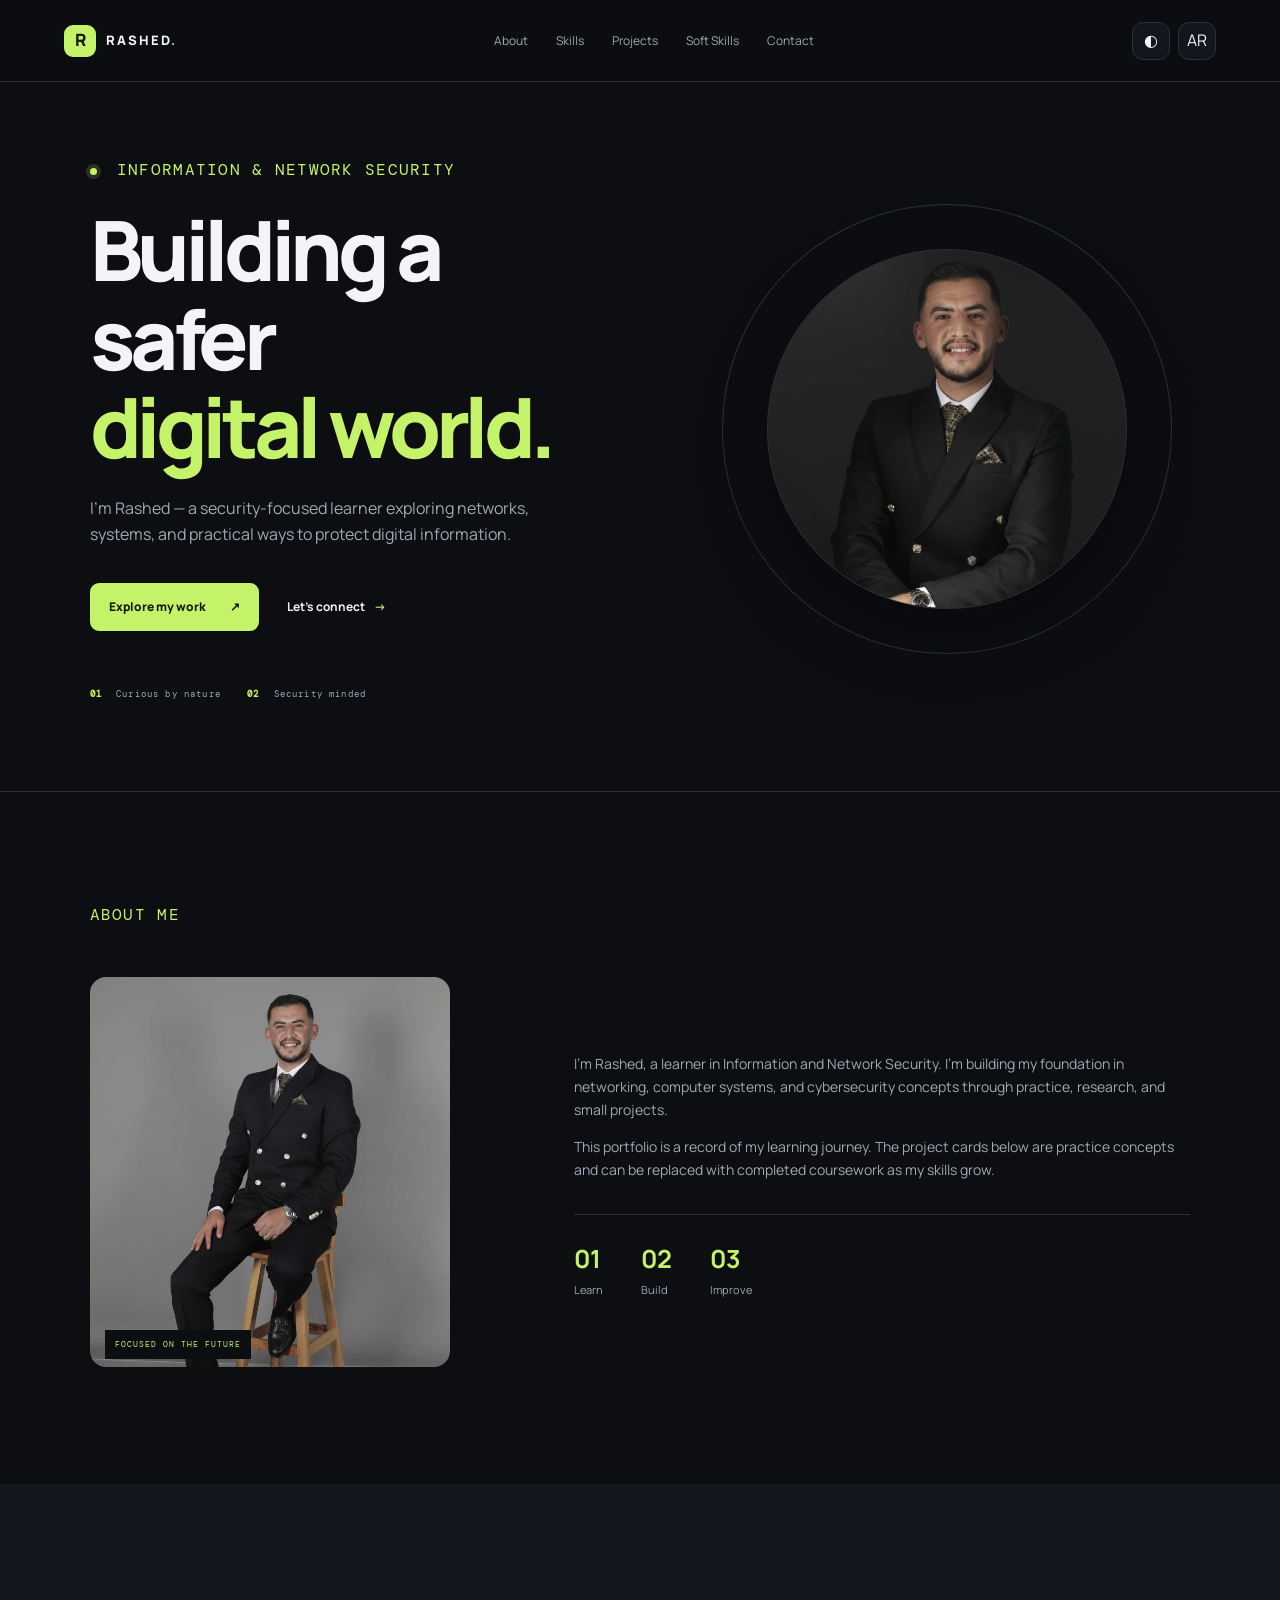
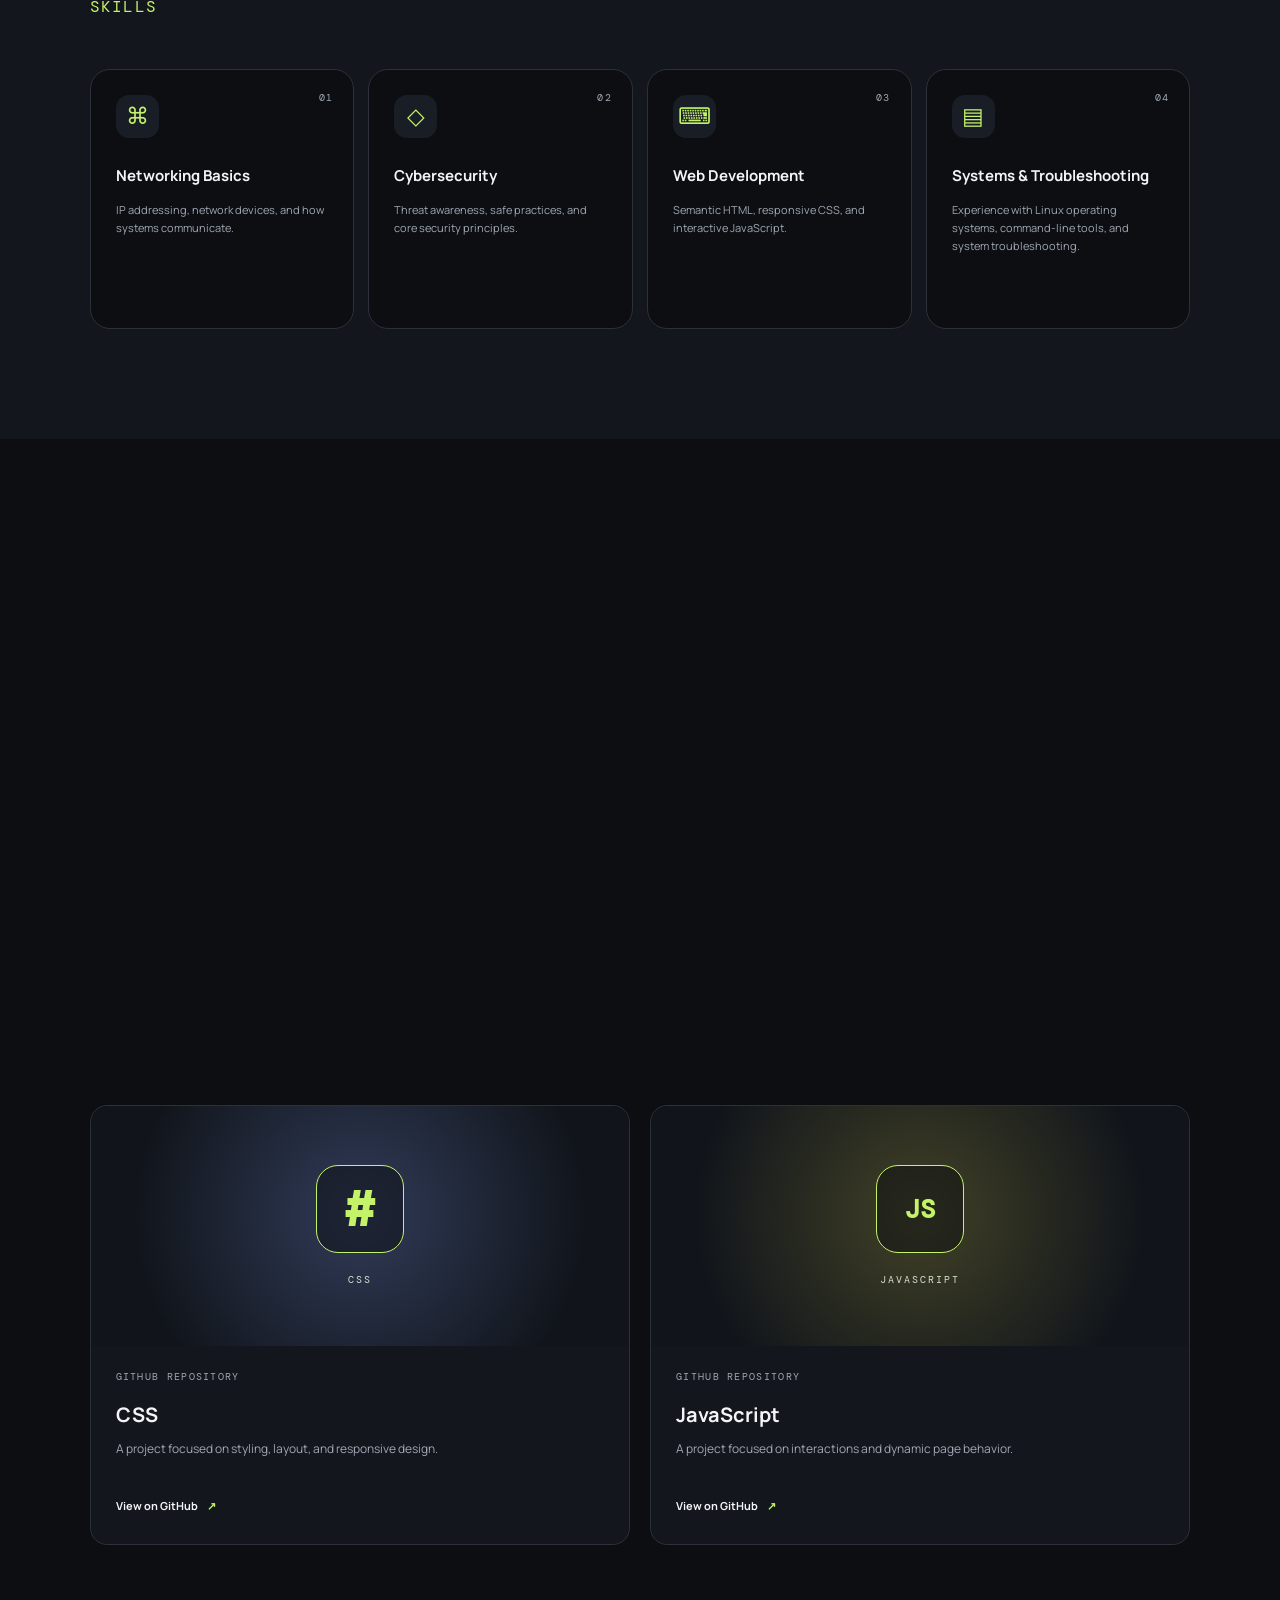
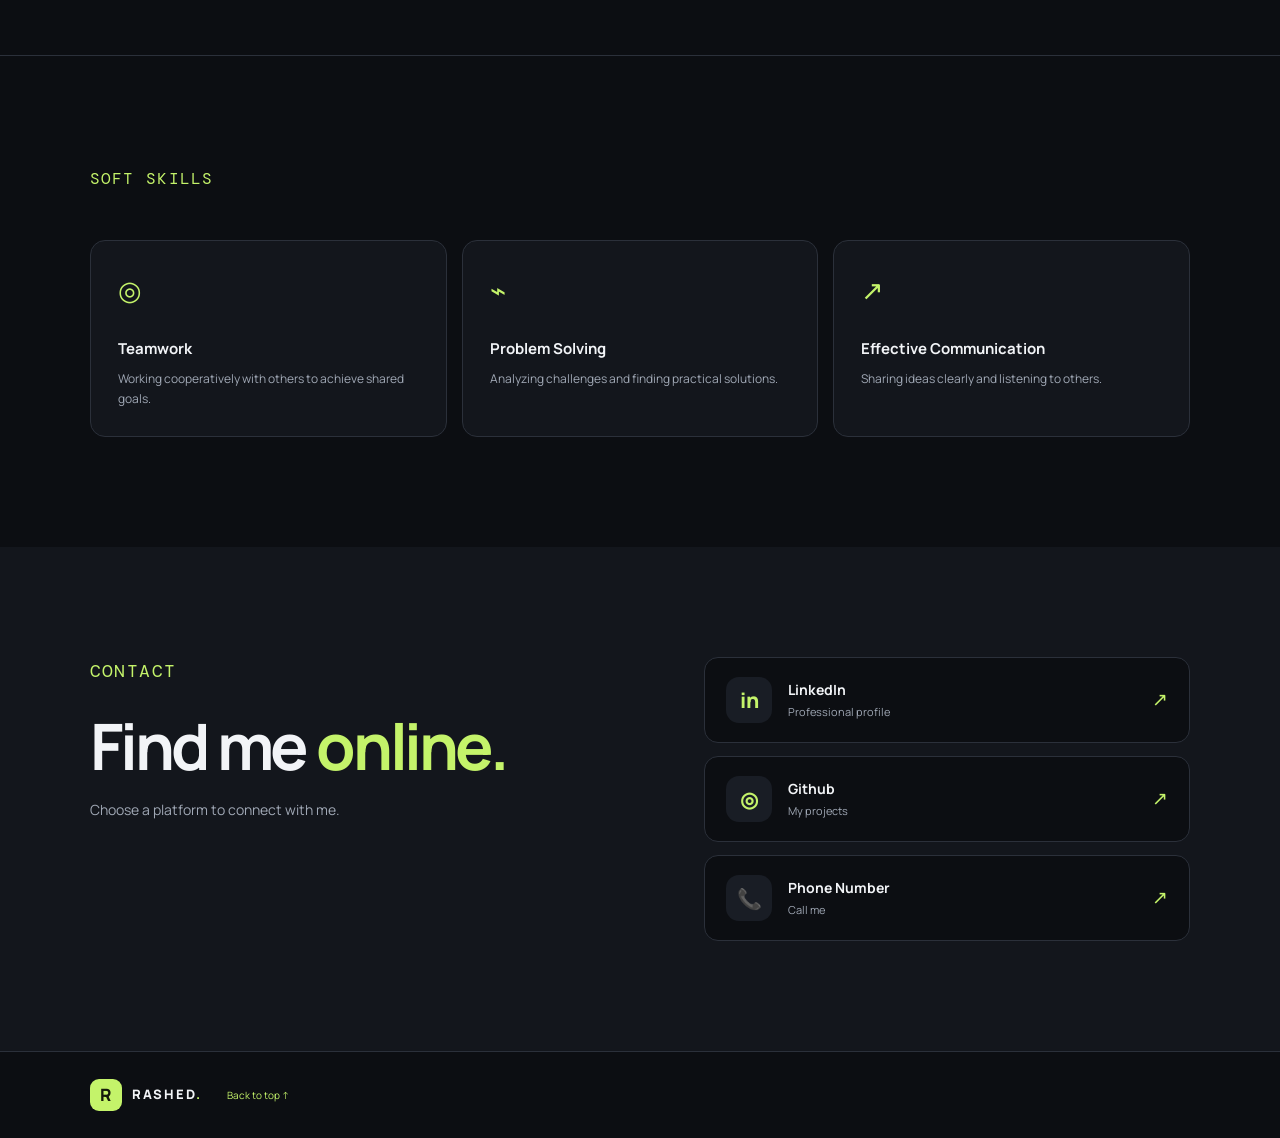
==== commit da2a50d5: "Add files via upload" ====
--- a/ex00/index.html
+++ b/ex00/index.html
@@ -98,17 +98,14 @@
           <div class="skill-icon">⌘</div>
           <h3>Networking Basics</h3>
           <p>IP addressing, network devices, and how systems communicate.</p>
-          <div class="skill-track"><span style="width:65%"></span></div>
-          <small>Learning foundation</small>
-        </article>
+                          </article>
 
         <article class="skill-card">
           <span class="skill-number">02</span>
           <div class="skill-icon">◇</div>
           <h3>Cybersecurity</h3>
           <p>Threat awareness, safe practices, and core security principles.</p>
-          <div class="skill-track"><span style="width:55%"></span></div>
-          <small>Learning foundation</small>
+        
         </article>
 
         <article class="skill-card">
@@ -116,17 +113,14 @@
           <div class="skill-icon">⌨</div>
           <h3>Web Development</h3>
           <p>Semantic HTML, responsive CSS, and interactive JavaScript.</p>
-          <div class="skill-track"><span style="width:60%"></span></div>
-          <small>Learning foundation</small>
-        </article>
+                 </article>
 
         <article class="skill-card">
           <span class="skill-number">04</span>
           <div class="skill-icon">▤</div>
           <h3>Systems &amp; Troubleshooting</h3>
           <p>Experience with Linux operating systems, command-line tools, and system troubleshooting.</p>
-          <div class="skill-track"><span style="width:50%"></span></div>
-          <small>Linux Systems &amp; Troubleshooting</small>
+          
         </article>
       </div>
     </section>
@@ -232,20 +226,21 @@
       </div>
 
       <div class="social-links" aria-label="Contact links">
-        <a class="social-link" href="https://www.linkedin.com/" target="_blank" rel="noopener noreferrer">
+        <a class="social-link" href="https://www.linkedin.com/feed//" target="_blank" rel="noopener noreferrer">
           <span class="social-icon">in</span>
           <span><strong>LinkedIn</strong><small>Professional profile</small></span>
           <span class="social-arrow">↗</span>
         </a>
-        <a class="social-link" href="https://www.instagram.com/" target="_blank" rel="noopener noreferrer">
+        <a class="social-link" href="https://github.com/ralotoom/" target="_blank" rel="noopener noreferrer">
           <span class="social-icon">◎</span>
-          <span><strong>Instagram</strong><small>Social profile</small></span>
+          <span><strong>Github</strong><small>My projects</small></span>
           <span class="social-arrow">↗</span>
         </a>
-        <a class="social-link" href="https://web.whatsapp.com/" target="_blank" rel="noopener noreferrer">
-          <span class="social-icon">◉</span>
-          <span><strong>WhatsApp</strong><small>Send a message</small></span>
-          <span class="social-arrow">↗</span>
+<a class="social-link" href="tel:+962798175282">
+    <span class="social-icon" style="color: #22c55e; display: flex; align-items: center; justify-content: center; font-size: 20px;">📞</span>
+    <span><strong>Phone Number</strong><small>Call me</small></span>
+    <span class="social-arrow">↗</span>
+</a>
         </a>
       </div>
     </section>
